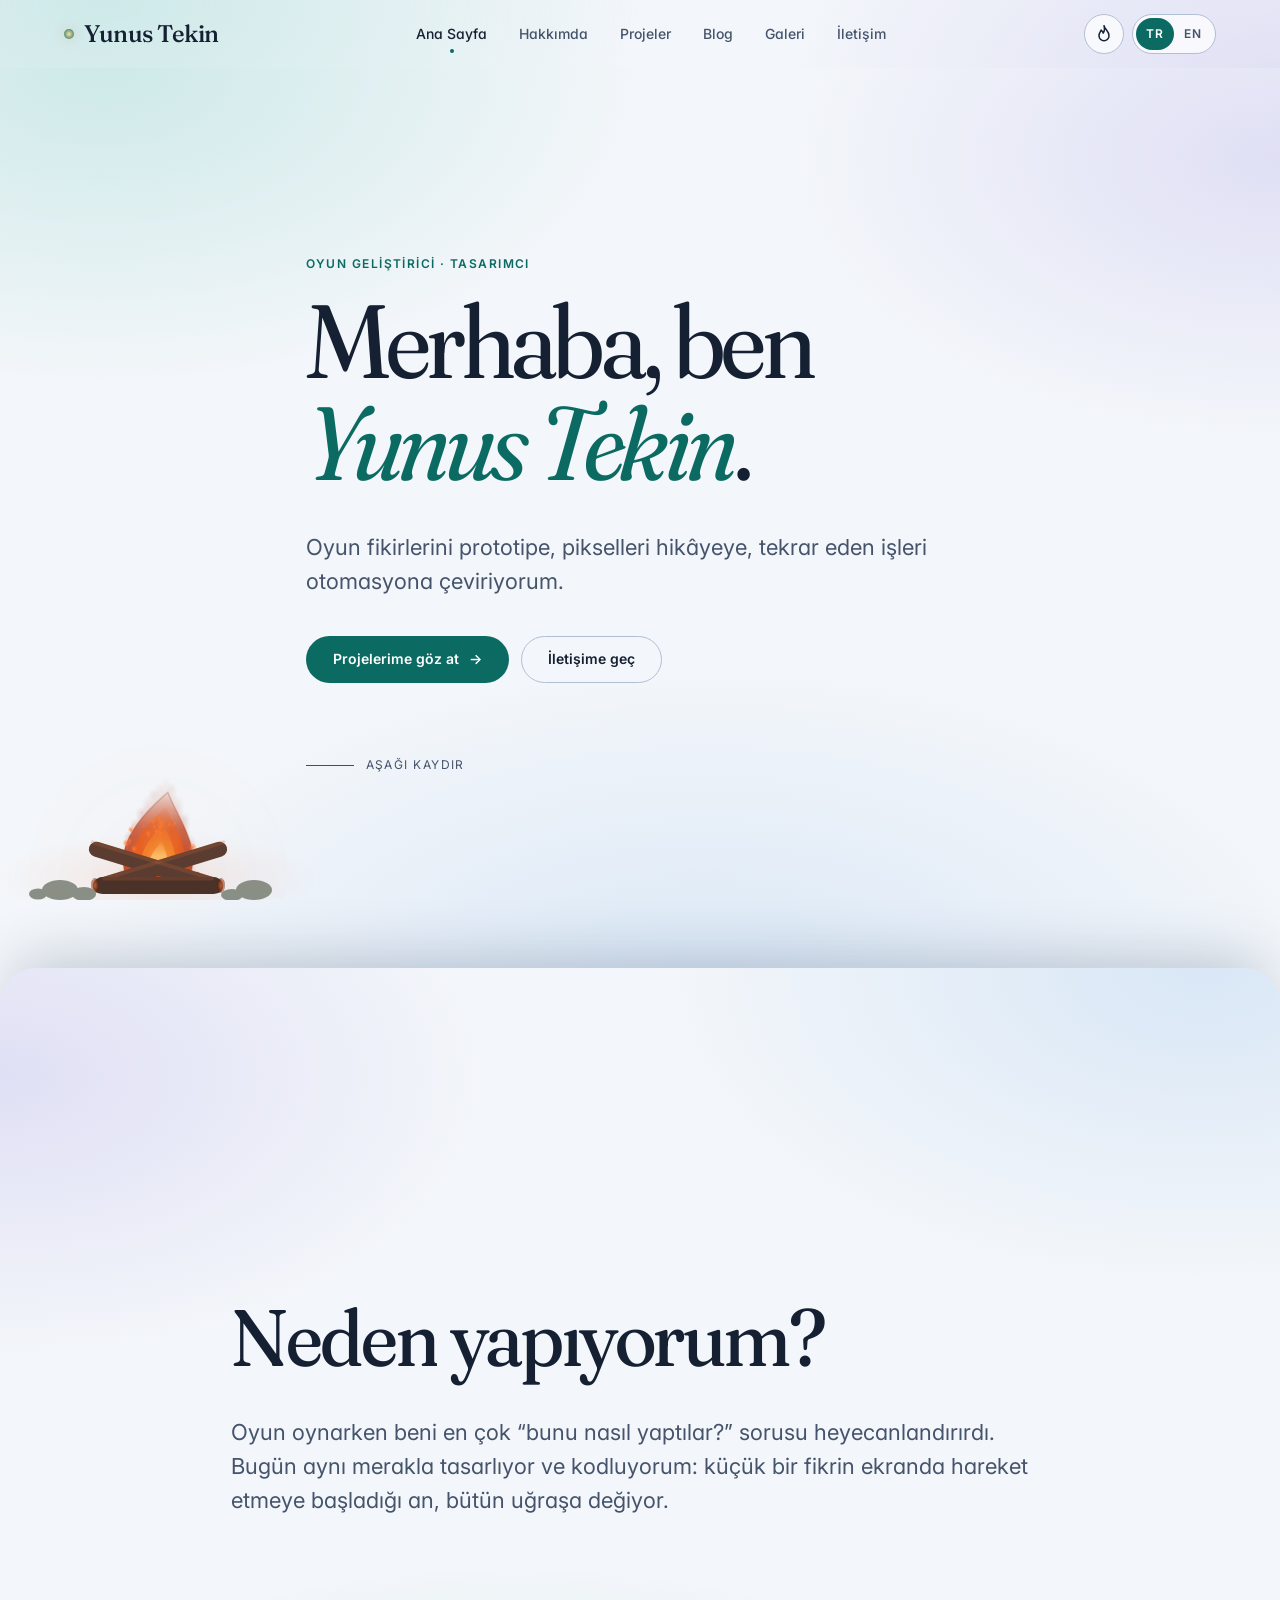
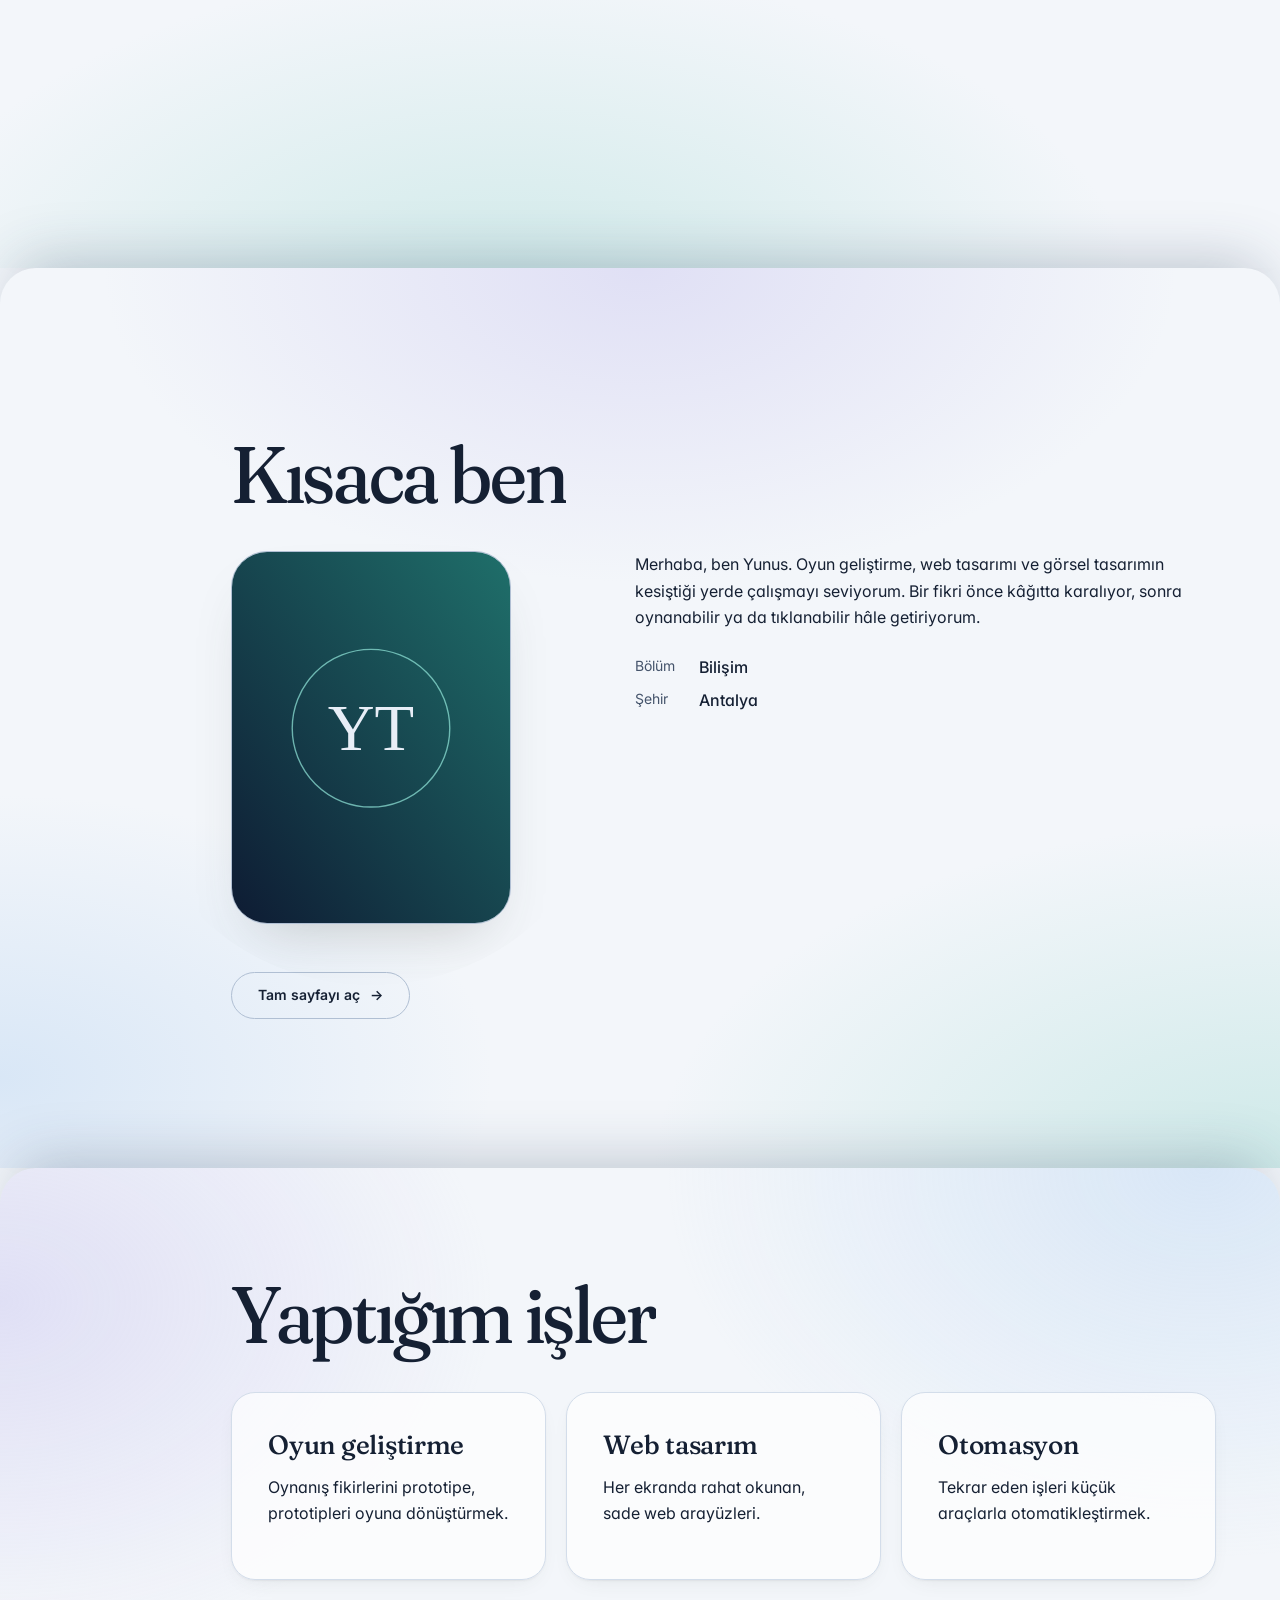
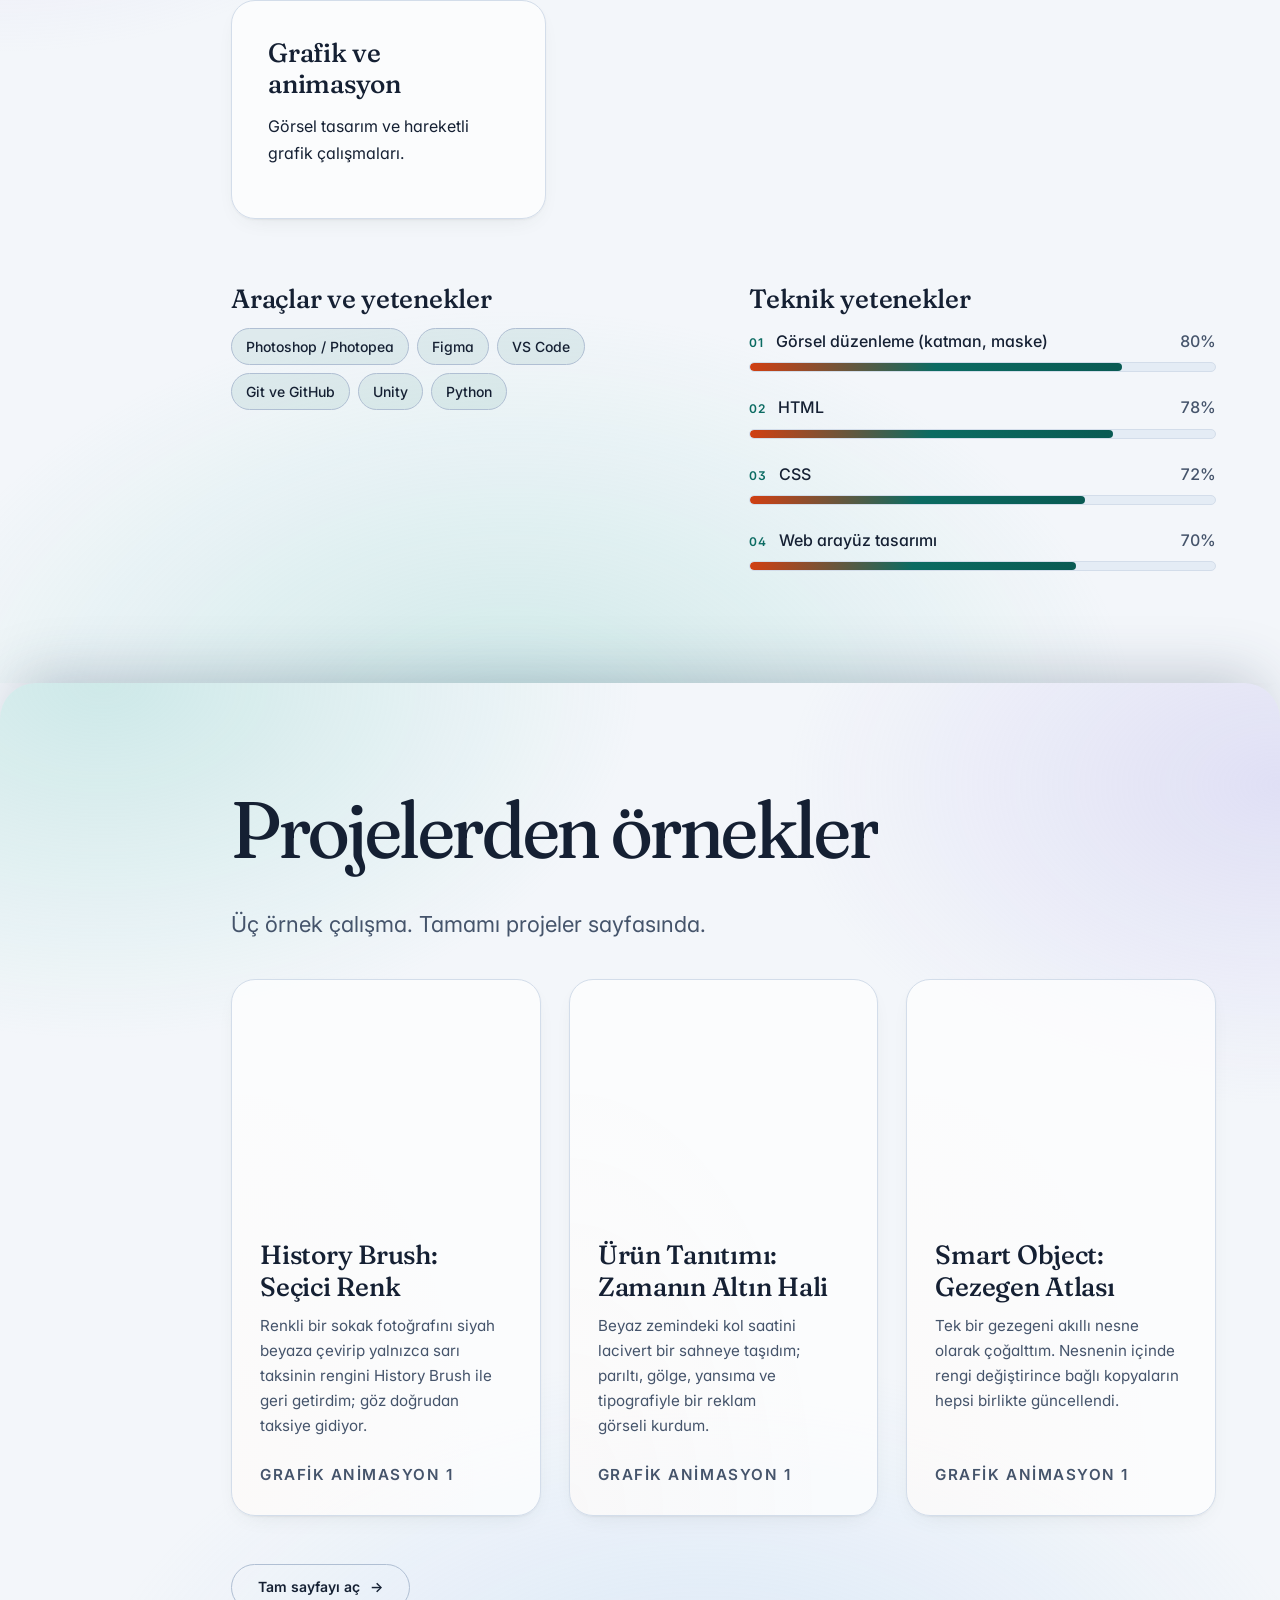
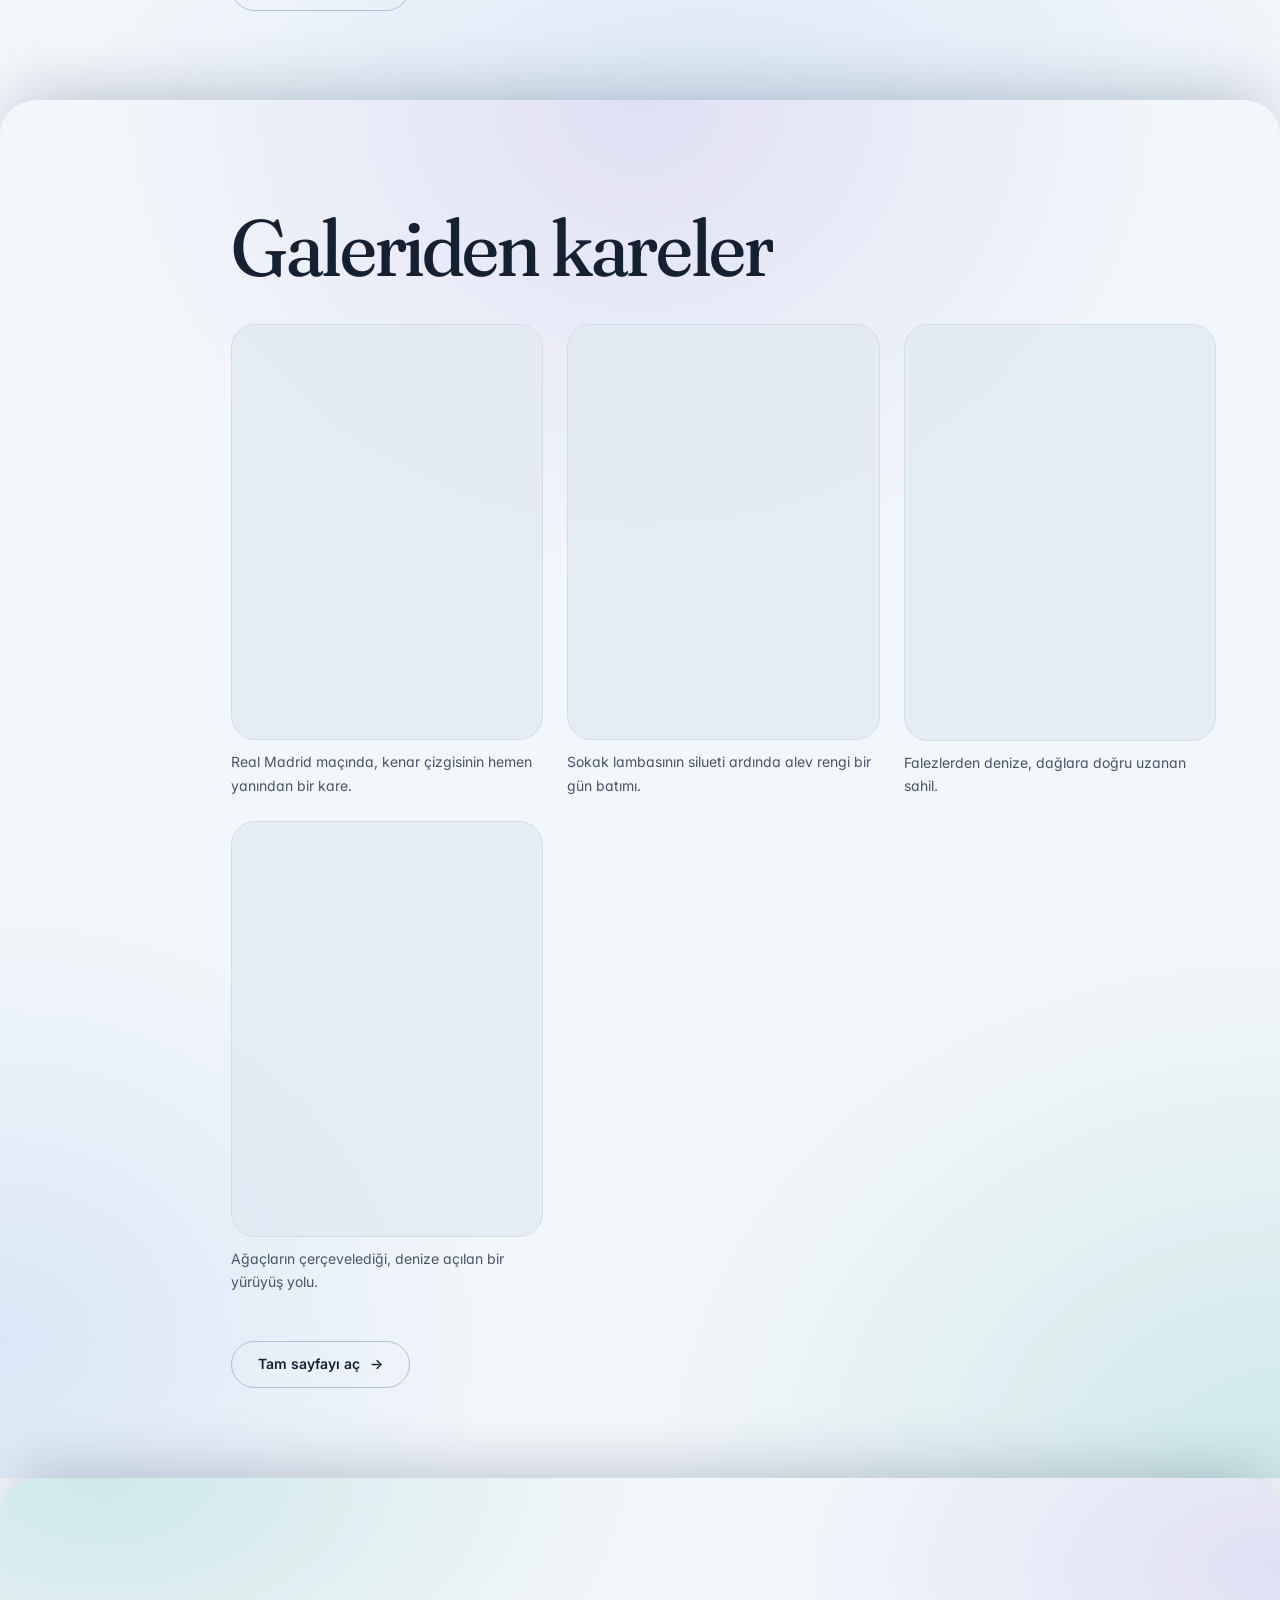
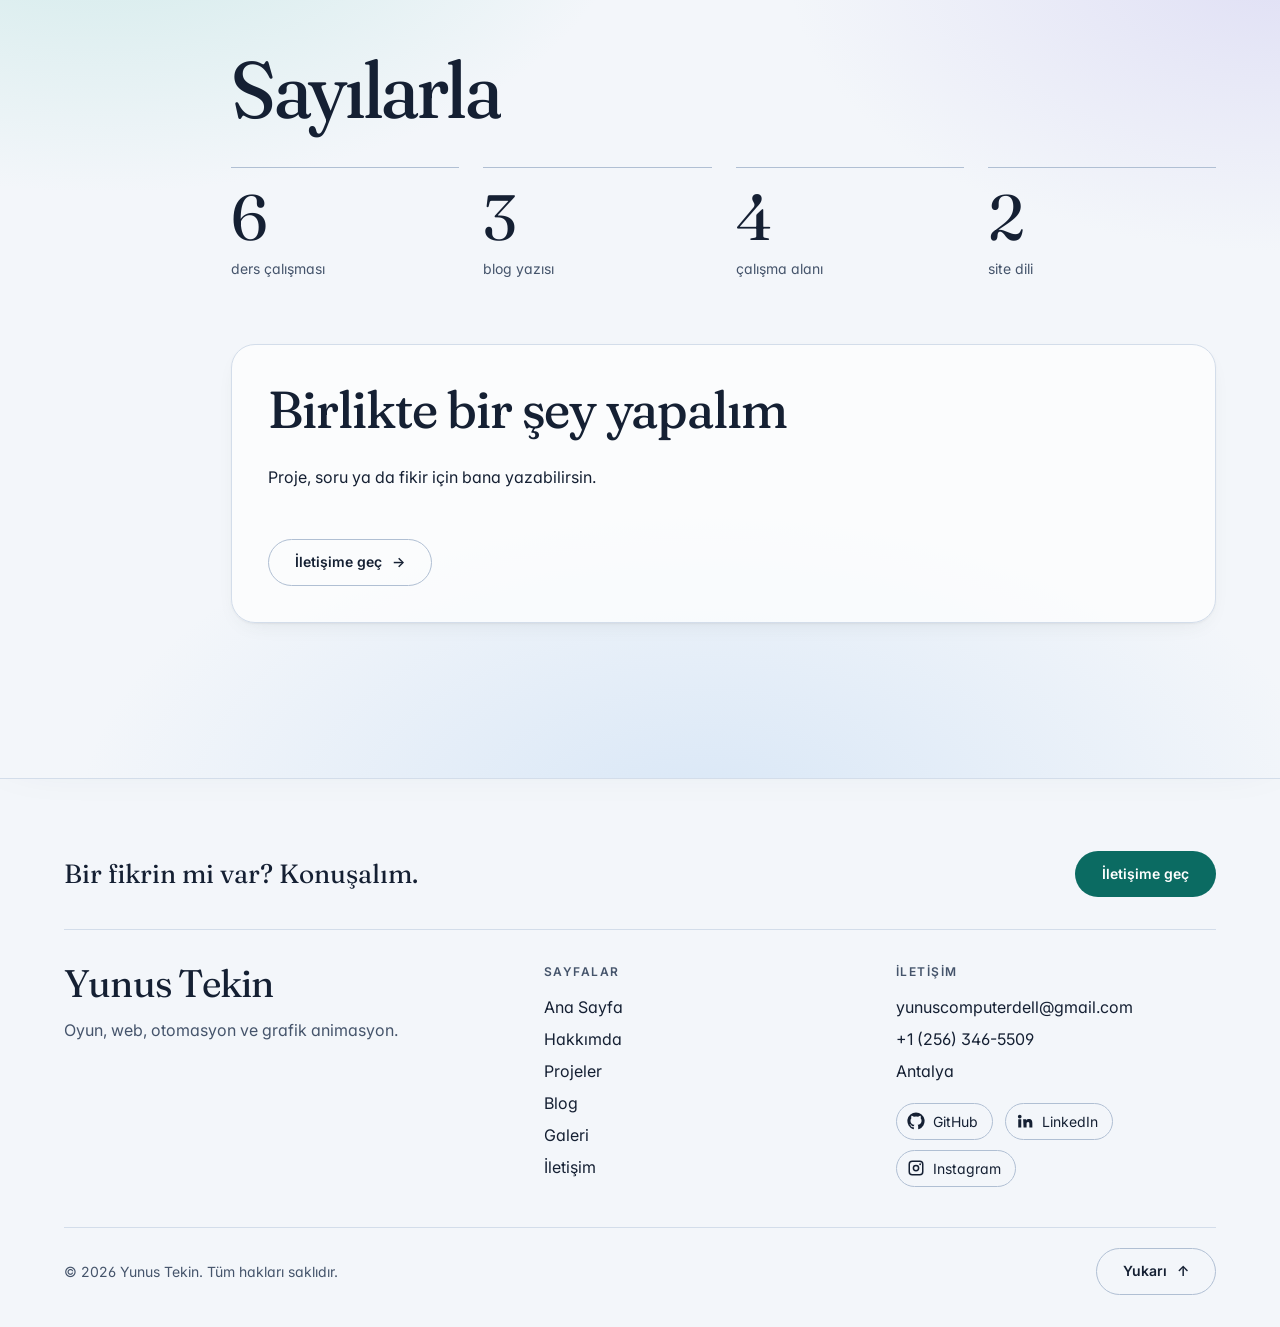
==== site/index.html @ 87a472dc "Yunus Tekin kişisel web sitesi" ====
<!DOCTYPE html>
<html lang="tr" data-theme="dark" class="journey">
<head>
<meta charset="utf-8">
<meta name="viewport" content="width=device-width, initial-scale=1">
<title>Yunus Tekin | Oyun, Web ve Animasyon Portfolyosu</title>
<meta name="description" content="Kişisel portfolyo sitesi.">
<link rel="canonical" href="https://teknyunus.github.io/">
<meta property="og:title" content="Yunus Tekin | Oyun, Web ve Animasyon Portfolyosu">
<meta property="og:description" content="Kişisel portfolyo sitesi.">
<meta property="og:type" content="website">
<meta property="og:url" content="https://teknyunus.github.io/">
<meta property="og:image" content="https://teknyunus.github.io/img/og.jpg">
<meta name="twitter:card" content="summary_large_image">
<meta name="theme-color" content="#0e1522">
<meta name="author" content="Yunus Tekin">
<link rel="icon" href="img/favicon.svg" type="image/svg+xml">
<script type="application/ld+json">{"@context":"https://schema.org","@graph":[{"@type":"Person","@id":"https://teknyunus.github.io/#kisi","name":"Yunus Tekin","url":"https://teknyunus.github.io/","jobTitle":"Oyun geliştirici ve tasarımcı","knowsAbout":["Oyun geliştirme","Web tasarım","Otomasyon","Grafik animasyon"]},{"@type":"WebPage","url":"https://teknyunus.github.io/","name":"Yunus Tekin | Oyun, Web ve Animasyon Portfolyosu","description":"Kişisel portfolyo sitesi.","inLanguage":["tr","en"],"about":{"@id":"https://teknyunus.github.io/#kisi"}}]}</script>
<script src="data/content.js"></script>
<script>(function(){var d=document.documentElement,S=(window.SITE_CONTENT||{}).settings||{};try{var t=localStorage.getItem('theme');if(t!=='light'&&t!=='dark')t=(S.defaultTheme==='light'||S.defaultTheme==='dark')?S.defaultTheme:(matchMedia('(prefers-color-scheme: light)').matches?'light':'dark');d.setAttribute('data-theme',t);var l=localStorage.getItem('lang');if(l!=='en'&&l!=='tr')l=S.defaultLang;if(l==='en')d.setAttribute('lang','en');}catch(e){}var a=S.accentOverride;if(a&&/^(#[0-9a-f]{3,8}|(rgb|hsl)a?\([0-9 ,.%\/]+\))$/i.test(a)){d.style.setProperty('--accent',a);d.style.setProperty('--accent-hot',a);d.style.setProperty('--accent-soft','color-mix(in srgb,'+a+' 14%,transparent)');}d.classList.add('js');})();</script>
<link rel="preconnect" href="https://fonts.googleapis.com">
<link rel="preconnect" href="https://fonts.gstatic.com" crossorigin>
<link href="https://fonts.googleapis.com/css2?family=Fraunces:ital,opsz,wght,SOFT@0,9..144,400..600,0..100;1,9..144,400..600,0..100&amp;family=Inter:wght@400..700&amp;display=swap" rel="stylesheet">
<link rel="stylesheet" href="css/main.css">
<link rel="stylesheet" href="css/pages.css">
<link rel="stylesheet" href="css/journey.css">
<link rel="stylesheet" href="css/extra.css">
<link rel="stylesheet" href="css/fire.css">
<link rel="stylesheet" href="css/cursor.css">
</head>
<body data-page="home" class="journey">
<a class="skip-link" href="#main" data-i18n="ui.skip">İçeriğe geç</a>
<header class="site-header">
  <div class="container site-header__inner">
    <a class="brand" href="index.html"><span class="brand__dot" aria-hidden="true"></span><span data-c="site.name">Yunus Tekin</span></a>
    <nav class="nav" id="site-nav" aria-label="Ana menü" data-i18n-attr="aria-label:ui.mainNav">
      <ul class="nav__list"><li><a class="nav__link" href="index.html" aria-current="page" data-i18n="nav.home">Ana Sayfa</a></li><li><a class="nav__link" href="hakkimda.html" data-i18n="nav.about">Hakkımda</a></li><li><a class="nav__link" href="projeler.html" data-i18n="nav.projects">Projeler</a></li><li><a class="nav__link" href="blog.html" data-i18n="nav.blog">Blog</a></li><li><a class="nav__link" href="galeri.html" data-i18n="nav.gallery">Galeri</a></li><li><a class="nav__link" href="iletisim.html" data-i18n="nav.contact">İletişim</a></li></ul>
    </nav>
    <div class="controls">
      <button type="button" class="icon-btn theme-toggle" aria-pressed="false" aria-label="Temayı değiştir (koyu/açık)" data-i18n-attr="aria-label:ui.theme"><svg class="icon-moon" viewBox="0 0 24 24" aria-hidden="true"><path d="M20 14.500A8.500 8.500 0 0 1 9.500 4a8.500 8.500 0 1 0 10.500 10.500z"/></svg><svg class="icon-flame" viewBox="0 0 24 24" aria-hidden="true"><path d="M12 2c1 4.5 6 6.5 6 12a6 6 0 0 1-12 0c0-3 1.7-4.5 2.6-6.7C10 8.700 11 9.500 11 11c1.500-2 2-5 1-9z"/></svg></button>
      <div class="lang-switch" role="group" aria-label="Dil seçimi" data-i18n-attr="aria-label:ui.lang">
        <button type="button" data-lang-set="tr" lang="tr" aria-pressed="true">TR</button>
        <button type="button" data-lang-set="en" lang="en" aria-pressed="false">EN</button>
      </div>
      <button type="button" class="icon-btn menu-toggle" aria-expanded="false" aria-controls="site-nav" aria-label="Menüyü aç" data-i18n-attr="aria-label:ui.menuOpen"><span class="bars"></span></button>
    </div>
  </div>
</header>
<main id="main" tabindex="-1">
<section class="jsec jsec--hero hero" id="anasayfa" data-jsec aria-labelledby="h1">
  <div class="container jsec__in">
    <div data-parallax>
      <p class="eyebrow hero__anim" style="--d:100"><span data-render="eyebrow"></span></p>
      <h1 class="hero__anim" id="h1" style="--d:250" data-render="hero-title">Merhaba, ben <em>Yunus Tekin</em>.</h1>
      <p class="lead hero__anim" style="--d:450" data-c="site.tagline"></p>
      <div class="btn-row hero__anim" style="--d:600">
        <a class="btn" href="projeler.html"><span data-i18n="home.cta1">Projelerime göz at</span> <span class="arrow" aria-hidden="true">&rarr;</span></a>
        <a class="btn btn--ghost" href="iletisim.html" data-i18n="home.cta2">İletişime geç</a>
      </div>
    </div>
    <p class="hero__scroll hero__anim" style="--d:900" data-i18n="home.scroll">Aşağı kaydır</p>
  </div>
</section>
<section class="jsec" id="neden" data-jsec aria-labelledby="h-neden">
  <div class="container jsec__in">
    <h2 class="jsec__title" id="h-neden" data-i18n="home.whyH2">Neden yapıyorum?</h2>
    <div data-render="why" class="reveal"></div>
  </div>
</section>
<section class="jsec" id="hakkimda" data-jsec aria-labelledby="h-hakkimda">
  <div class="container jsec__in">
    <h2 class="jsec__title" id="h-hakkimda" data-i18n="home.aboutH2">Kısaca ben</h2>
    <div class="split split--top">
      <figure class="portrait reveal" data-if="site.avatar"><div class="portrait__frame"><img src="img/portrait.svg" alt="" data-c-attr="src=site.avatar;alt=site.avatarAlt" width="600" height="800" loading="lazy" decoding="async"></div></figure>
      <div class="reveal"><div data-render="bio" data-limit="1"></div><dl class="facts" data-render="facts"></dl></div>
    </div>
    <p class="jsec__more reveal"><a class="btn btn--ghost" href="hakkimda.html"><span data-i18n="j.open">Tam sayfayı aç</span> <span class="arrow" aria-hidden="true">&rarr;</span></a></p>
  </div>
</section>
<section class="jsec" id="isler" data-jsec aria-labelledby="h-isler">
  <div class="container jsec__in">
    <h2 class="jsec__title" id="h-isler" data-i18n="home.worksH2">Yaptığım işler</h2>
    <ul data-render="works" class="cards-list"></ul>
    <div class="two-col jsec__row">
      <div class="reveal"><h3 data-i18n="home.toolsH2">Araçlar ve yetenekler</h3><ul data-render="tools" class="chips"></ul></div>
      <div class="reveal"><h3 data-i18n="about.skH3a">Teknik yetenekler</h3><ol class="skill-list" data-render="skills-bars" data-limit="4"></ol></div>
    </div>
  </div>
</section>
<section class="jsec" id="projeler" data-jsec aria-labelledby="h-projeler">
  <div class="container jsec__in">
    <h2 class="jsec__title" id="h-projeler" data-i18n="home.projH2">Projelerden örnekler</h2>
    <p class="lead" data-i18n="home.projLead">Üç örnek çalışma. Tamamı projeler sayfasında.</p>
    <div class="grid grid--3" data-stagger data-render="projects" data-variant="home" data-featured data-limit="3"></div>
    <p class="jsec__more reveal"><a class="btn btn--ghost" href="projeler.html"><span data-i18n="j.open">Tam sayfayı aç</span> <span class="arrow" aria-hidden="true">&rarr;</span></a></p>
  </div>
</section>
<section class="jsec" id="galeri" data-jsec aria-labelledby="h-galeri">
  <div class="container jsec__in">
    <h2 class="jsec__title" id="h-galeri" data-i18n="home.galH2">Galeriden kareler</h2>
    <div class="gallery gallery--home" data-stagger data-render="gallery" data-limit="4"></div>
    <p class="jsec__more reveal"><a class="btn btn--ghost" href="galeri.html"><span data-i18n="j.open">Tam sayfayı aç</span> <span class="arrow" aria-hidden="true">&rarr;</span></a></p>
  </div>
</section>
<section class="jsec" id="iletisim" data-jsec aria-labelledby="h-iletisim">
  <div class="container jsec__in">
    <h2 class="jsec__title" id="h-iletisim" data-i18n="home.statsH2">Sayılarla</h2>
    <dl class="stats" data-render="stats"></dl>
    <div class="panel jsec__row"><h2 data-i18n="home.ctaH2">Birlikte bir şey yapalım</h2><p data-i18n="home.ctaP">Proje, soru ya da fikir için bana yazabilirsin.</p><p class="jsec__more reveal"><a class="btn btn--ghost" href="iletisim.html"><span data-i18n="cta.btn">İletişime geç</span> <span class="arrow" aria-hidden="true">&rarr;</span></a></p></div>
  </div>
</section>
</main>
<footer class="site-footer">
  <div class="container">
    <div class="footer__cta"><p data-i18n="foot.big">Bir fikrin mi var? Konuşalım.</p><a class="btn" href="iletisim.html" data-i18n="cta.btn">İletişime geç</a></div>
    <div class="footer__grid">
      <div>
        <p class="footer__big" data-c="site.name">Yunus Tekin</p>
        <p class="muted" data-i18n="foot.sub">Oyun, web, otomasyon ve grafik animasyon.</p>
      </div>
      <nav aria-label="Alt menü" data-i18n-attr="aria-label:ui.footNav">
        <p class="footer__label" data-i18n="foot.pages">Sayfalar</p>
        <ul class="footer__list"><li><a href="index.html" data-i18n="nav.home">Ana Sayfa</a></li><li><a href="hakkimda.html" data-i18n="nav.about">Hakkımda</a></li><li><a href="projeler.html" data-i18n="nav.projects">Projeler</a></li><li><a href="blog.html" data-i18n="nav.blog">Blog</a></li><li><a href="galeri.html" data-i18n="nav.gallery">Galeri</a></li><li><a href="iletisim.html" data-i18n="nav.contact">İletişim</a></li></ul>
      </nav>
      <div>
        <p class="footer__label" data-i18n="foot.contact">İletişim</p>
        <ul class="footer__list" data-render="footer-contact"></ul>
        <ul class="social-list" data-render="socials" data-optional></ul>
      </div>
    </div>
    <div class="footer__bottom">
      <p>&copy; <span data-year>2026</span> <span data-c="site.name">Yunus Tekin</span>. <span data-i18n="foot.rights">Tüm hakları saklıdır.</span></p>
      <button type="button" class="btn btn--ghost" id="to-top" aria-label="Sayfanın başına dön" data-i18n-attr="aria-label:ui.top"><span data-i18n="foot.top">Yukarı</span> <span class="arrow" aria-hidden="true">&uarr;</span></button>
    </div>
  </div>
</footer>
<script src="js/i18n.js" defer></script>
<script src="js/render.js" defer></script>
<script src="js/extra.js" defer></script>
<script src="js/theme.js" defer></script>
<script src="js/main.js" defer></script>
<script src="js/fire.js" defer></script>
<script src="js/cursor.js" defer></script>
</body>
</html>
---- site/css/main.css ----
/* ==========================================================
   Name — Ember portfolyo · main.css
   Tokenlar, taban, bilesenler. Sayfaya ozgu kurallar: pages.css
   ========================================================== */

:root {
  color-scheme: dark;
  --fire: 0;                       /* ates ajani 0..1 yazar */
  --vig: 0;

  /* Koyu tema - "Kor" (sicak komur / espresso-grafit, kirik krem, seftali-terracotta; mavi ve saf siyah yok) */
  --bg: #0e1522;
  --bg-warm: #1b2a3d;              /* ates yaklastikca sol alt sicak kahve-seftali yikanir */
  --surface: rgba(26, 38, 58, 0.66);
  --surface-2: rgba(36, 52, 76, 0.74);
  --border: #25344b;
  --border-strong: #3d5170;
  --fg: #e8eef7;
  --text: var(--fg);
  --fg-muted: #a9b7cc;
  --text-muted: var(--fg-muted);
  --text-faint: #8b9ab2;
  --accent: #5ed3c3;               /* yumusak seftali-terracotta */
  --accent-hot: #93e8dc;
  --accent-soft: rgba(94, 211, 195, 0.13);
  --on-accent: #06201d;
  --focus: #b4f1e8;
  --success: #9bc9a0;
  --danger: #ee9f8d;
  --fire-glow: rgba(255, 150, 90, 0.32);
  --mesh: 
    radial-gradient(60% 50% at 8% 0%, rgba(38, 96, 110, 0.28), transparent 70%),
    radial-gradient(55% 45% at 100% 10%, rgba(86, 74, 150, 0.22), transparent 70%),
    radial-gradient(70% 55% at 55% 105%, rgba(36, 78, 128, 0.24), transparent 70%);

  --fire-ember: #8a2a0e;
  --fire-deep: #d13f12;
  --fire-core: #ff7a2f;
  --fire-mid: #ffb347;
  --fire-hot: #ffe2a0;
  --fire-white: #fff6dc;

  --header-bg: rgba(14, 21, 34, 0.80);
  --sh-1: 0 1px 0 rgba(255, 238, 215, 0.05) inset, 0 8px 24px -12px rgba(10, 6, 3, 0.6);
  --sh-2: 0 24px 60px -24px rgba(10, 6, 3, 0.7);
  --sh-glow: 0 0 0 1px rgba(94, 211, 195, 0.35), 0 12px 48px -12px rgba(94, 211, 195, 0.3);

  --font-display: "Fraunces", "Iowan Old Style", Georgia, "Times New Roman", serif;
  --font-body: "Inter", system-ui, -apple-system, "Segoe UI", Roboto, sans-serif;

  --fs-hero: clamp(3rem, 7.5vw + 0.5rem, 7.25rem);
  --fs-h1: clamp(2.5rem, 5vw + 1rem, 5rem);
  --fs-h2: clamp(1.875rem, 3vw + 1rem, 3.25rem);
  --fs-h3: clamp(1.25rem, 1vw + 1rem, 1.65rem);
  --fs-lead: clamp(1.125rem, 0.6vw + 1rem, 1.375rem);
  --fs-body: 1rem;
  --fs-small: 0.875rem;
  --fs-label: 0.75rem;

  --r-sm: 8px; --r-md: 14px; --r-lg: 24px; --r-xl: 36px; --r-pill: 999px;
  --gutter: clamp(20px, 5vw, 64px);
  --maxw: 1180px;
  --header-h: 68px;
  --section-y: clamp(72px, 11vw, 150px);

  --ease-out: cubic-bezier(0.16, 1, 0.3, 1);
  --ease-in-out: cubic-bezier(0.65, 0, 0.35, 1);
  --ease-spring: cubic-bezier(0.34, 1.56, 0.64, 1);
}

:root[data-theme="light"] {
  color-scheme: light;
  /* Acik tema - kum / adacayi / toz mavisi, terracotta aksan */
  --bg: #f3f6fa;
  --bg-warm: #e2eef2;
  --surface: rgba(255, 255, 255, 0.72);
  --surface-2: rgba(226, 234, 244, 0.80);
  --border: #d3ddea;
  --border-strong: #b0bfd3;
  --fg: #152033;
  --fg-muted: #45546b;
  --text-faint: #5b6a80;
  --accent: #0b6b62;
  --accent-hot: #095a53;
  --accent-soft: rgba(11, 107, 98, 0.09);
  --on-accent: #ffffff;
  --focus: #0a5c54;
  --success: #2b7048;
  --danger: #a8301f;
  --fire-glow: rgba(224, 130, 80, 0.28);
  --mesh: 
    radial-gradient(60% 50% at 8% 0%, rgba(150, 214, 206, 0.40), transparent 70%),
    radial-gradient(55% 45% at 100% 10%, rgba(190, 184, 236, 0.36), transparent 70%),
    radial-gradient(70% 55% at 55% 105%, rgba(170, 204, 240, 0.36), transparent 70%);
  --header-bg: rgba(243, 246, 250, 0.80);
  --sh-1: 0 1px 2px rgba(60, 70, 60, 0.06), 0 8px 24px -14px rgba(60, 70, 60, 0.18);
  --sh-2: 0 28px 60px -28px rgba(60, 70, 60, 0.28);
  --sh-glow: 0 0 0 1px rgba(11, 107, 98, 0.3), 0 14px 40px -16px rgba(11, 107, 98, 0.3);
}

/* ---------- Taban ---------- */
*, *::before, *::after { box-sizing: border-box; }
html {
  background: var(--bg);
  -webkit-text-size-adjust: 100%;
  scroll-behavior: smooth;
  scroll-padding-top: calc(var(--header-h) + 16px);
}
body {
  margin: 0;
  min-height: 100vh;
  background: transparent;           /* ates ışığı sızsın */
  color: var(--fg);
  font-family: var(--font-body);
  font-size: var(--fs-body);
  line-height: 1.65;
  font-feature-settings: "ss01", "cv11";
  -webkit-font-smoothing: antialiased;
  text-rendering: optimizeLegibility;
  overflow-x: hidden;
}
/* statik mesh/aurora zemin: animasyon ve blur yok, tek fixed katman */
body::before { content: ""; position: fixed; inset: 0; z-index: -1; pointer-events: none; background: var(--mesh); }
html.theme-anim, html.theme-anim *, html.theme-anim *::before, html.theme-anim *::after {
  transition: background-color 400ms ease, color 400ms ease, border-color 400ms ease !important;
}

/* Icerik atesin ustunde */
.site-header, main, .site-footer { position: relative; z-index: 2; }
.site-header { z-index: 50; }

img, svg { display: block; max-width: 100%; }
img { height: auto; }
h1, h2, h3, h4, h5, h6 {
  font-family: var(--font-display);
  font-variation-settings: "SOFT" 50;
  font-weight: 450;
  margin: 0 0 0.5em;
  text-wrap: balance;
}
h1 { font-size: var(--fs-h1); line-height: 1.02; letter-spacing: -0.03em; font-weight: 400; }
h2 { font-size: var(--fs-h2); line-height: 1.1; letter-spacing: -0.02em; }
h3 { font-size: var(--fs-h3); line-height: 1.2; letter-spacing: -0.01em; font-weight: 500; }
h4 { font-size: 1.15rem; }
h1 em, h2 em { font-style: italic; color: var(--accent); }
p { margin: 0 0 1em; text-wrap: pretty; max-width: 68ch; }
ul, ol { margin: 0 0 1em; padding-left: 1.25em; }
li { margin-bottom: 0.35em; }
a { color: var(--accent); text-underline-offset: 3px; text-decoration-thickness: 1px; }
a:hover { color: var(--accent-hot); }
strong { font-weight: 600; }
hr { border: 0; border-top: 1px solid var(--border); margin: 2rem 0; }
::selection { background: var(--accent); color: var(--on-accent); }
html { scrollbar-color: var(--border-strong) var(--bg); scrollbar-width: thin; }
::-webkit-scrollbar { width: 10px; height: 10px; }
::-webkit-scrollbar-track { background: var(--bg); }
::-webkit-scrollbar-thumb { background: var(--border-strong); border-radius: 8px; border: 2px solid var(--bg); }
::-webkit-scrollbar-thumb:hover { background: var(--accent); }

:focus-visible {
  outline: 2px solid var(--focus);
  outline-offset: 3px;
  border-radius: 4px;
}

.sr-only {
  position: absolute !important; width: 1px; height: 1px; padding: 0; margin: -1px;
  overflow: hidden; clip: rect(0 0 0 0); white-space: nowrap; border: 0;
}
.skip-link {
  position: fixed; top: 8px; left: 8px; z-index: 1000;
  background: var(--accent); color: var(--on-accent);
  padding: 12px 20px; border-radius: var(--r-pill); font-weight: 600; text-decoration: none;
  transform: translateY(-200%); transition: transform 200ms var(--ease-out);
}
.skip-link:focus { transform: none; color: var(--on-accent); }

.container { width: min(var(--maxw), 100% - 2 * var(--gutter)); margin-inline: auto; }
.section { padding-block: var(--section-y); background: transparent; }
.section--tight { padding-block: clamp(48px, 7vw, 96px); }
.section__head { margin-bottom: clamp(28px, 4vw, 56px); }
.eyebrow {
  display: inline-block; font-size: var(--fs-label); font-weight: 600;
  letter-spacing: 0.12em; text-transform: uppercase; color: var(--accent);
  margin-bottom: 1rem;
}
.lead { font-size: var(--fs-lead); line-height: 1.55; color: var(--fg-muted); max-width: 58ch; }
.muted { color: var(--fg-muted); }

/* ---------- Header ---------- */
.site-header {
  position: sticky; top: 0;
  height: var(--header-h);
  transition: transform 400ms var(--ease-in-out), background-color 300ms, border-color 300ms;
  border-bottom: 1px solid transparent;
}
.site-header.is-scrolled {
  background: var(--header-bg);
  -webkit-backdrop-filter: blur(14px); backdrop-filter: blur(14px);
  border-bottom-color: var(--border);
}
.site-header.is-hidden { transform: translateY(-100%); }
.site-header__inner {
  height: 100%; display: flex; align-items: center; justify-content: space-between; gap: 16px;
}
.brand {
  font-family: var(--font-display); font-size: 1.5rem; font-weight: 500; letter-spacing: -0.02em;
  color: var(--fg); text-decoration: none; display: inline-flex; align-items: center; gap: 10px;
}
.brand:hover { color: var(--fg); }
.brand__dot {
  width: 10px; height: 10px; border-radius: 50%;
  background: radial-gradient(circle, var(--fire-hot), var(--accent));
  box-shadow: 0 0 12px var(--fire-glow);
}
.nav__list { display: flex; gap: 4px; list-style: none; margin: 0; padding: 0; }
.nav__list li { margin: 0; }
.nav__link {
  position: relative; display: block; padding: 8px 14px; border-radius: var(--r-pill);
  color: var(--fg-muted); text-decoration: none; font-size: var(--fs-small); font-weight: 500;
  transition: color 200ms;
}
.nav__link:hover { color: var(--fg); }
.nav__link[aria-current="page"] { color: var(--fg); }
.nav__link[aria-current="page"]::after {
  content: ""; position: absolute; left: 50%; bottom: 0; width: 4px; height: 4px; margin-left: -2px;
  border-radius: 50%; background: var(--accent);
}
.controls { display: flex; align-items: center; gap: 8px; }
.icon-btn {
  width: 40px; height: 40px; border-radius: 50%; display: inline-grid; place-items: center;
  background: var(--surface); border: 1px solid var(--border-strong); color: var(--fg);
  cursor: pointer; transition: transform 200ms var(--ease-out), border-color 200ms, background-color 200ms;
}
.icon-btn:hover { border-color: var(--accent); transform: translateY(-1px); }
.icon-btn svg { width: 20px; height: 20px; fill: none; stroke: currentColor; stroke-width: 1.8; stroke-linecap: round; stroke-linejoin: round; }
.theme-toggle .icon-moon { display: block; }
.theme-toggle .icon-flame { display: none; }
:root[data-theme="light"] .theme-toggle .icon-moon { display: none; }
:root[data-theme="light"] .theme-toggle .icon-flame { display: block; }

.lang-switch {
  display: inline-flex; padding: 3px; border-radius: var(--r-pill);
  background: var(--surface); border: 1px solid var(--border-strong); position: relative;
}
.lang-switch button {
  position: relative; z-index: 1; min-width: 38px; height: 32px; padding: 0 10px; border: 0; background: transparent;
  color: var(--fg-muted); font: 600 0.75rem/1 var(--font-body); letter-spacing: 0.06em;
  border-radius: var(--r-pill); cursor: pointer; transition: color 250ms, background-color 250ms;
}
.lang-switch button[aria-pressed="true"] { background: var(--accent); color: var(--on-accent); }
.lang-switch button:not([aria-pressed="true"]):hover { color: var(--fg); }

.menu-toggle { display: none; }
.menu-toggle .bars, .menu-toggle .bars::before, .menu-toggle .bars::after {
  display: block; width: 18px; height: 2px; background: currentColor; border-radius: 2px;
  transition: transform 300ms var(--ease-out), opacity 200ms;
}
.menu-toggle .bars { position: relative; }
.menu-toggle .bars::before, .menu-toggle .bars::after { content: ""; position: absolute; left: 0; }
.menu-toggle .bars::before { top: -6px; }
.menu-toggle .bars::after { top: 6px; }
.menu-toggle[aria-expanded="true"] .bars { background: transparent; }
.menu-toggle[aria-expanded="true"] .bars::before { transform: translateY(6px) rotate(45deg); }
.menu-toggle[aria-expanded="true"] .bars::after { transform: translateY(-6px) rotate(-45deg); }

@media (max-width: 880px) {
  .menu-toggle { display: inline-grid; }
  .nav {
    position: fixed; inset: var(--header-h) 0 auto 0;
    background: var(--bg); border-bottom: 1px solid var(--border);
    padding: 12px var(--gutter) 24px;
    clip-path: inset(0 0 100% 0); visibility: hidden;
    transition: clip-path 400ms var(--ease-in-out), visibility 0s linear 400ms;
  }
  .nav.is-open { clip-path: inset(0 0 0 0); visibility: visible; transition-delay: 0s; }
  .nav__list { flex-direction: column; gap: 0; }
  .nav__link { padding: 16px 4px; font-size: 1.25rem; font-family: var(--font-display); border-bottom: 1px solid var(--border); border-radius: 0; color: var(--fg); }
  .nav__link[aria-current="page"]::after { left: auto; right: 4px; bottom: 50%; margin: 0 0 -2px; }
}
@media (max-width: 420px) {
  .brand { font-size: 1.3rem; }
  .controls { gap: 6px; }
  .lang-switch button { min-width: 32px; padding: 0 7px; }
}

/* ---------- Butonlar & chip ---------- */
.btn {
  display: inline-flex; align-items: center; gap: 10px;
  padding: 14px 26px; border-radius: var(--r-pill); border: 1px solid transparent;
  font: 600 var(--fs-small)/1.2 var(--font-body); text-decoration: none; cursor: pointer;
  background: var(--accent); color: var(--on-accent);
  transition: transform 240ms var(--ease-out), box-shadow 240ms, background-color 240ms, color 240ms, border-color 240ms;
}
.btn:hover { background: var(--accent-hot); color: var(--on-accent); transform: translateY(-2px); box-shadow: var(--sh-glow); }
.btn:active { transform: scale(0.97); }
.btn .arrow { transition: transform 240ms var(--ease-out); }
.btn:hover .arrow { transform: translateX(6px); }
.btn--ghost { background: transparent; color: var(--fg); border-color: var(--border-strong); }
.btn--ghost:hover { background: var(--accent-soft); color: var(--fg); border-color: var(--accent); box-shadow: none; }
.btn-row { display: flex; flex-wrap: wrap; gap: 12px; margin-top: 2rem; }
.link-arrow { font-weight: 600; text-decoration: none; display: inline-flex; gap: 8px; }
.link-arrow span { transition: transform 240ms var(--ease-out); }
.link-arrow:hover span { transform: translateX(5px); }

.chips { display: flex; flex-wrap: wrap; gap: 8px; list-style: none; padding: 0; margin: 0 0 1em; }
.chips li { margin: 0; }
.chip {
  display: inline-block; padding: 6px 14px; border-radius: var(--r-pill);
  background: var(--accent-soft); border: 1px solid var(--border-strong);
  font-size: var(--fs-small); color: var(--fg); font-weight: 500;
}

/* ---------- Kartlar ---------- */
.grid { display: grid; gap: clamp(16px, 2.2vw, 28px); }
.grid--3 { grid-template-columns: repeat(auto-fill, minmax(min(100%, 300px), 1fr)); }
.grid--2 { grid-template-columns: repeat(auto-fill, minmax(min(100%, 420px), 1fr)); }

.card {
  position: relative; display: flex; flex-direction: column; overflow: hidden;
  background:
    radial-gradient(at 0% 100%, rgba(255, 160, 110, calc(var(--fire) * 0.10)), transparent 60%),
    var(--surface);
  border: 1px solid var(--border); border-radius: var(--r-lg); box-shadow: var(--sh-1);
  transition: transform 400ms var(--ease-out), box-shadow 400ms, border-color 400ms;
}
.card:hover { transform: translateY(-6px); box-shadow: var(--sh-glow); border-color: transparent; }
.card__media { margin: 0; overflow: hidden; aspect-ratio: 4 / 3; background: var(--surface-2); }
.card__media img { width: 100%; height: 100%; object-fit: cover; transition: transform 600ms var(--ease-out); }
.card:hover .card__media img { transform: scale(1.04); }
.card__body { padding: clamp(18px, 2.4vw, 28px); display: flex; flex-direction: column; flex: 1; }
.card__body h3 { margin-bottom: 0.4em; }
.card__body p { color: var(--fg-muted); font-size: 0.95rem; }
.card__meta { margin-top: auto; padding-top: 0.5rem; font-size: var(--fs-label); font-weight: 600; letter-spacing: 0.1em; text-transform: uppercase; color: var(--accent); margin-bottom: 0; }
.card a.stretched { color: inherit; text-decoration: none; }
.card a.stretched::after { content: ""; position: absolute; inset: 0; z-index: 1; }
.card a.stretched:focus-visible { outline: none; }
.card:has(a.stretched:focus-visible) { outline: 2px solid var(--focus); outline-offset: 3px; }

.panel {
  background: var(--surface); border: 1px solid var(--border); border-radius: var(--r-lg);
  padding: clamp(20px, 3vw, 36px); box-shadow: var(--sh-1);
}

/* ---------- Reveal ---------- */
.js .reveal { opacity: 0; transform: translateY(26px); transition: opacity 900ms var(--ease-out), transform 900ms var(--ease-out); transition-delay: calc(var(--i, 0) * 70ms); }
.js .reveal.is-visible { opacity: 1; transform: none; }
.js .reveal--clip { opacity: 1; transform: none; clip-path: inset(100% 0 0 0); transition: clip-path 1000ms cubic-bezier(.77, 0, .18, 1); transition-delay: calc(var(--i, 0) * 70ms); }
.js .reveal--clip.is-visible { clip-path: inset(0); }

/* Sayfa gecisi */
main { animation: page-in 600ms var(--ease-out) both; }
@keyframes page-in { from { opacity: 0; transform: translateY(14px); } to { opacity: 1; transform: none; } }
body.is-leaving main { opacity: 0; transform: translateY(-12px); transition: opacity 260ms ease-in, transform 260ms ease-in; }
main.is-lang-switching { opacity: 0.0; transition: opacity 120ms; }

/* ---------- Footer ---------- */

.site-footer { border-top: 1px solid var(--border); padding-block: clamp(40px, 6vw, 72px) 32px; background: transparent; }
.footer__grid { display: grid; gap: 32px; grid-template-columns: 1.4fr 1fr 1fr; align-items: start; }
.footer__big { font-family: var(--font-display); font-size: clamp(1.75rem, 3vw, 2.5rem); line-height: 1.1; margin: 0 0 12px; letter-spacing: -0.02em; }
.footer__label { font-size: var(--fs-label); font-weight: 600; letter-spacing: 0.12em; text-transform: uppercase; color: var(--fg-muted); margin: 0 0 12px; }
.footer__list { list-style: none; margin: 0; padding: 0; }
.footer__list a { color: var(--fg); text-decoration: none; }
.footer__list a:hover { color: var(--accent); }
.footer__bottom { margin-top: 40px; padding-top: 20px; border-top: 1px solid var(--border); display: flex; flex-wrap: wrap; gap: 12px 24px; justify-content: space-between; align-items: center; font-size: var(--fs-small); color: var(--fg-muted); }
.footer__bottom p { margin: 0; max-width: none; }
@media (max-width: 760px) { .footer__grid { grid-template-columns: 1fr; } }

/* ---------- Lightbox ---------- */
.lightbox {
  border: 0; padding: 0; background: transparent; color: var(--fg);
  width: min(1100px, 94vw); max-width: none; max-height: 92vh; overflow: visible;
}
.lightbox::backdrop { background: rgba(14, 11, 9, 0.88); }
.lightbox[open] { animation: lb-in 380ms var(--ease-out); }
@keyframes lb-in { from { opacity: 0; transform: scale(0.96); } to { opacity: 1; transform: none; } }
.lightbox__figure { margin: 0; display: grid; gap: 14px; }
.lightbox__img { width: 100%; max-height: 74vh; object-fit: contain; border-radius: var(--r-lg); background: #26211c; }
.lightbox__cap { text-align: center; color: #f3ede7; max-width: 70ch; margin: 0 auto; font-size: 0.95rem; }
.lightbox__btn {
  position: absolute; width: 44px; height: 44px; border-radius: 50%; border: 1px solid rgba(255,255,255,.25);
  background: rgba(26,23,20,.85); color: #f3ede7; font-size: 1.4rem; line-height: 1; cursor: pointer; display: grid; place-items: center;
}
.lightbox__btn:hover { background: var(--accent); color: var(--on-accent); }
.lightbox__close { top: -8px; right: -8px; }
.lightbox__prev { left: 8px; top: 38%; }
.lightbox__next { right: 8px; top: 38%; }

/* ---------- Reduced motion ---------- */
@media (prefers-reduced-motion: reduce) {
  html { scroll-behavior: auto; }
  *, *::before, *::after { animation-duration: 0.01ms !important; animation-iteration-count: 1 !important; transition-duration: 0.01ms !important; transition-delay: 0s !important; }
  .js .reveal, .js .reveal--clip { opacity: 1; transform: none; clip-path: none; }
}
@media print {
  .site-header, .skip-link, .lightbox { display: none; }
  body { background: #fff; color: #000; }
}

/* Dinamik bolumler: hidden niteligi her zaman kazanir */
[hidden] { display: none !important; }
---- site/css/pages.css ----
/* pages.css — sayfaya ozgu bolumler */

/* ---------- Hero / sayfa basligi ---------- */
.hero { min-height: calc(100svh - var(--header-h)); display: grid; align-content: center; padding-block: clamp(40px, 8vw, 110px); }
.hero h1 { font-size: var(--fs-hero); line-height: 0.98; letter-spacing: -0.035em; margin-bottom: 0.35em; }
.hero__anim { animation: rise 1000ms var(--ease-out) both; animation-delay: calc(var(--d, 0) * 1ms); }
@keyframes rise { from { opacity: 0; transform: translateY(32px); } to { opacity: 1; transform: none; } }
.hero__scroll { margin-top: clamp(32px, 6vw, 72px); font-size: var(--fs-label); letter-spacing: 0.12em; text-transform: uppercase; color: var(--fg-muted); display: flex; align-items: center; gap: 12px; }
.hero__scroll::before { content: ""; width: 48px; height: 1px; background: var(--accent); transform-origin: left; animation: line-grow 2.4s var(--ease-in-out) infinite; }
@keyframes line-grow { 0%, 100% { transform: scaleX(0.2); } 50% { transform: scaleX(1); } }

.page-hero { padding-block: clamp(56px, 9vw, 130px) clamp(24px, 4vw, 56px); }
.page-hero h1 { margin-bottom: 0.3em; }

.manifesto { font-family: var(--font-display); font-size: clamp(1.6rem, 3.2vw + 0.6rem, 3.1rem); line-height: 1.22; letter-spacing: -0.02em; max-width: 26ch; margin: 0; }
.manifesto { max-width: 30ch; }
.manifesto .w { opacity: 0.2; transition: opacity 300ms linear; }
.manifesto .w.on { opacity: 1; }
.no-split .manifesto .w { opacity: 1; }

/* ---------- Hakkimda kisa (anasayfa) ---------- */
.split { display: grid; grid-template-columns: minmax(0, 340px) minmax(0, 1fr); gap: clamp(28px, 5vw, 72px); align-items: center; }
.split--top { align-items: start; }
@media (max-width: 760px) { .split { grid-template-columns: 1fr; } .split .portrait { max-width: 300px; } }

.portrait { margin: 0; }
.portrait__frame {
  border-radius: var(--r-xl); overflow: hidden; aspect-ratio: 3 / 4; border: 1px solid var(--border-strong);
  box-shadow: var(--sh-2); background: var(--surface-2);
}
.portrait__frame img { width: 100%; height: 100%; object-fit: cover; }
.js .portrait.reveal .portrait__frame { clip-path: circle(0% at 50% 50%); transition: clip-path 1100ms var(--ease-in-out); }
.js .portrait.reveal.is-visible .portrait__frame { clip-path: circle(75% at 50% 50%); }
.portrait figcaption { margin-top: 12px; font-size: var(--fs-small); color: var(--fg-muted); text-align: center; }

/* ---------- Sayaclar ---------- */
.stats { display: grid; grid-template-columns: repeat(auto-fit, minmax(150px, 1fr)); gap: 24px; margin: 0; }
.stat { position: relative; padding-top: 18px; margin: 0; }
.stat::before { content: ""; position: absolute; top: 0; left: 0; right: 0; height: 1px; background: var(--border-strong); transform-origin: left; }
.js .stat::before { transform: scaleX(0); transition: transform 700ms var(--ease-in-out); }
.js .stat.is-visible::before { transform: scaleX(1); }
.stat dd { margin: 0; font-family: var(--font-display); font-size: clamp(2.6rem, 5vw, 4.2rem); line-height: 1; font-variant-numeric: tabular-nums; letter-spacing: -0.03em; }
.stat dt { order: 2; margin-top: 8px; color: var(--fg-muted); font-size: var(--fs-small); }
.stat { display: flex; flex-direction: column; }

/* ---------- Marquee ---------- */
.marquee { overflow: hidden; -webkit-mask-image: linear-gradient(90deg, transparent, #000 8%, #000 92%, transparent); mask-image: linear-gradient(90deg, transparent, #000 8%, #000 92%, transparent); }
.marquee__track { display: flex; width: max-content; animation: marquee 45s linear infinite; }
.marquee:hover .marquee__track { animation-play-state: paused; }
.marquee__group { display: flex; align-items: center; list-style: none; margin: 0; padding: 0; }
.marquee__group li { margin: 0; display: flex; align-items: center; font-family: var(--font-display); font-size: clamp(2rem, 5vw, 4rem); letter-spacing: -0.02em; white-space: nowrap; }
.marquee__group li::after { content: ""; width: 10px; height: 10px; border-radius: 50%; margin-inline: clamp(20px, 3vw, 40px); background: var(--accent); }
.marquee--alt .marquee__track { animation-direction: reverse; animation-duration: 55s; }
.marquee--alt .marquee__group li { color: transparent; -webkit-text-stroke: 1px var(--border-strong); }
@keyframes marquee { to { transform: translateX(-50%); } }
@media (prefers-reduced-motion: reduce) {
  .marquee__track { animation: none; width: auto; flex-wrap: wrap; }
  .marquee__group + .marquee__group { display: none; }
  .marquee__group { flex-wrap: wrap; row-gap: 8px; }
  .marquee { -webkit-mask-image: none; mask-image: none; }
}

/* ---------- Galeri ---------- */
.gallery { display: grid; gap: clamp(14px, 2vw, 24px); grid-template-columns: repeat(auto-fill, minmax(min(100%, 260px), 1fr)); }
.shot { margin: 0; }
.shot a { display: block; overflow: hidden; border-radius: var(--r-lg); border: 1px solid var(--border); aspect-ratio: 4 / 3; background: var(--surface-2); cursor: zoom-in; }
.shot img { width: 100%; height: 100%; object-fit: cover; transition: transform 600ms var(--ease-out); }
.shot a:hover img { transform: scale(1.06); }
.shot figcaption { margin-top: 10px; font-size: var(--fs-small); color: var(--fg-muted); }
.gallery--home { grid-template-columns: repeat(auto-fit, minmax(min(100%, 220px), 1fr)); }
.gallery-group + .gallery-group { margin-top: clamp(48px, 7vw, 96px); }

/* ---------- Zaman cizelgesi ---------- */
.timeline { list-style: none; padding: 0 0 0 28px; margin: 0; position: relative; max-width: 760px; }
.timeline::before { content: ""; position: absolute; left: 6px; top: 8px; bottom: 8px; width: 2px; background: var(--border-strong); }
.timeline li { position: relative; margin: 0 0 32px; }
.timeline li::before { content: ""; position: absolute; left: -28px; top: 8px; width: 14px; height: 14px; border-radius: 50%; background: var(--bg); border: 2px solid var(--accent); }
.timeline time { display: block; font-size: var(--fs-label); font-weight: 600; letter-spacing: 0.12em; text-transform: uppercase; color: var(--accent); margin-bottom: 4px; }
.timeline h3 { margin-bottom: 0.2em; }
.timeline p { color: var(--fg-muted); margin: 0; }

/* ---------- Tablo ---------- */
.table-wrap { overflow-x: auto; border: 1px solid var(--border); border-radius: var(--r-lg); background: var(--surface); }
.schedule { width: 100%; border-collapse: collapse; min-width: 560px; font-size: 0.95rem; }
.schedule caption { text-align: left; padding: 16px 20px; color: var(--fg-muted); font-size: var(--fs-small); caption-side: bottom; }
.schedule th, .schedule td { padding: 14px 20px; text-align: left; border-bottom: 1px solid var(--border); }
.schedule thead th { font-size: var(--fs-label); letter-spacing: 0.12em; text-transform: uppercase; color: var(--accent); background: var(--accent-soft); }
.schedule tbody th { font-weight: 600; white-space: nowrap; }
.schedule tbody tr:hover { background: var(--accent-soft); }
.schedule tbody tr:last-child > * { border-bottom: 0; }

/* ---------- Yetenekler ---------- */
.two-col { display: grid; grid-template-columns: repeat(auto-fit, minmax(min(100%, 340px), 1fr)); gap: clamp(24px, 4vw, 56px); }
.skill-list { list-style: none; padding: 0; margin: 0; counter-reset: sk; }
.skill-list li { margin-bottom: 22px; counter-increment: sk; }
.skill__head { display: flex; justify-content: space-between; margin-bottom: 8px; font-weight: 500; }
.skill__head .name::before { content: counter(sk, decimal-leading-zero); color: var(--accent); font-size: var(--fs-label); font-weight: 600; margin-right: 12px; letter-spacing: 0.08em; }
.skill__pct { font-variant-numeric: tabular-nums; color: var(--fg-muted); }
.bar { height: 10px; border-radius: var(--r-pill); background: var(--surface-2); border: 1px solid var(--border); overflow: hidden; }
.bar__fill { display: block; height: 100%; width: calc(var(--v) * 1%); border-radius: inherit; background: linear-gradient(90deg, var(--fire-deep), var(--accent), var(--accent-hot)); transform-origin: left; }
.js .bar:not(.is-visible) .bar__fill { transform: scaleX(0); }
.js .bar .bar__fill { transition: transform 1300ms var(--ease-out); }

.rings { display: flex; flex-wrap: wrap; gap: 24px; list-style: none; padding: 0; margin: 0; }
.rings li { margin: 0; }
.ring { width: 120px; text-align: center; }
.ring__svg { position: relative; width: 120px; height: 120px; }
.ring svg { width: 120px; height: 120px; transform: rotate(-90deg); }
.ring circle { fill: none; stroke-width: 9; }
.ring__bg { stroke: var(--surface-2); }
.ring__val { stroke: var(--accent); stroke-linecap: round; stroke-dasharray: 326.7; stroke-dashoffset: calc(326.7 * (1 - var(--v) / 100)); transition: stroke-dashoffset 1500ms var(--ease-out); }
.js .ring:not(.is-visible) .ring__val { stroke-dashoffset: 326.7; }
.ring__num { position: absolute; inset: 0; display: grid; place-items: center; font-family: var(--font-display); font-size: 1.5rem; }
.ring__label { margin-top: 10px; font-size: var(--fs-small); color: var(--fg-muted); line-height: 1.3; }

/* ---------- Kod / alinti ---------- */
pre {
  margin: 0 0 1.25em; padding: 20px 24px; overflow-x: auto; border-radius: var(--r-md);
  background: rgba(14, 11, 9, 0.78); color: #f3ede7; border: 1px solid var(--border-strong);
  font-size: 0.875rem; line-height: 1.6; tab-size: 2;
}
:root[data-theme="light"] pre { background: #2a1f1a; color: #f7efe6; }
code { font-family: ui-monospace, "Cascadia Code", Consolas, "SF Mono", monospace; font-size: 0.9em; }
:not(pre) > code { background: var(--accent-soft); padding: 2px 7px; border-radius: 6px; border: 1px solid var(--border); }
pre code { font-size: inherit; }
abbr[title] { text-decoration: underline dotted var(--accent); text-underline-offset: 3px; cursor: help; }
blockquote { margin: 1.5em 0; padding: 8px 0 8px 28px; border-left: 3px solid var(--accent); font-family: var(--font-display); font-size: clamp(1.3rem, 2vw + 0.6rem, 2rem); line-height: 1.3; font-style: italic; max-width: 40ch; }
blockquote p { margin: 0 0 0.5em; }
blockquote footer { font-family: var(--font-body); font-style: normal; font-size: var(--fs-small); color: var(--fg-muted); }

dl.facts { display: grid; grid-template-columns: auto 1fr; gap: 6px 24px; margin: 1.5em 0 0; }
dl.facts dt { color: var(--fg-muted); font-size: var(--fs-small); }
dl.facts dd { margin: 0; font-weight: 500; }

/* ---------- Surec / listeler ---------- */
.steps { list-style: none; padding: 0; margin: 0; display: grid; gap: 16px; counter-reset: st; grid-template-columns: repeat(auto-fit, minmax(min(100%, 240px), 1fr)); }
.steps li { counter-increment: st; margin: 0; padding: 24px; border: 1px solid var(--border); border-radius: var(--r-lg); background: var(--surface); }
.steps li::before { content: counter(st, decimal-leading-zero); display: block; font-family: var(--font-display); font-size: 2rem; color: var(--accent); margin-bottom: 8px; }
.steps h3 { font-size: 1.2rem; margin-bottom: 0.3em; }
.steps p { margin: 0; color: var(--fg-muted); font-size: 0.95rem; }

/* ---------- Blog ---------- */
.post-meta { display: flex; flex-wrap: wrap; gap: 8px 20px; font-size: var(--fs-small); color: var(--fg-muted); margin-bottom: 2rem; }
.post-meta .tag { color: var(--accent); font-weight: 600; }
.post { max-width: 760px; }
.post figure { margin: 0 0 2.5rem; }
.post figure img { border-radius: var(--r-lg); border: 1px solid var(--border-strong); width: 100%; }
.post figcaption { margin-top: 12px; font-size: var(--fs-small); color: var(--fg-muted); }
.post h2 { font-size: clamp(1.6rem, 2.2vw + 1rem, 2.4rem); margin-top: 2.2em; }
.post p { max-width: none; font-size: 1.05rem; }
.post-nav { display: flex; justify-content: space-between; gap: 16px; flex-wrap: wrap; margin-top: 3rem; padding-top: 1.5rem; border-top: 1px solid var(--border); }
.bloglist { display: grid; gap: 24px; }
.blogcard { display: grid; grid-template-columns: minmax(0, 360px) 1fr; }
.blogcard .card__media { aspect-ratio: 16 / 10; height: 100%; }
.blogcard .card__body { justify-content: center; }
.blogcard .when { font-size: var(--fs-small); color: var(--fg-muted); margin-bottom: 0.5rem; }
@media (max-width: 760px) { .blogcard { grid-template-columns: 1fr; } }
.mini-posts { list-style: none; padding: 0; margin: 0; }
.mini-posts li { margin: 0; border-top: 1px solid var(--border); }
.mini-posts li:last-child { border-bottom: 1px solid var(--border); }
.mini-posts a { display: flex; justify-content: space-between; gap: 16px; padding: 22px 4px; text-decoration: none; color: var(--fg); font-family: var(--font-display); font-size: clamp(1.25rem, 2vw + 0.5rem, 1.9rem); transition: padding 300ms var(--ease-out), color 200ms; }
.mini-posts a:hover { color: var(--accent); padding-left: 16px; }
.mini-posts small { font-family: var(--font-body); font-size: var(--fs-small); color: var(--fg-muted); align-self: center; white-space: nowrap; }

/* ---------- Iletisim ---------- */
.contact-grid { display: grid; grid-template-columns: minmax(0, 5fr) minmax(0, 7fr); gap: clamp(24px, 4vw, 56px); align-items: start; }
@media (max-width: 880px) { .contact-grid { grid-template-columns: 1fr; } }
address { font-style: normal; }
.info-list { list-style: none; padding: 0; margin: 0; }
.info-list li { padding: 16px 0; border-bottom: 1px solid var(--border); margin: 0; }
.info-list li:last-child { border-bottom: 0; }
.info-list .label { display: block; font-size: var(--fs-label); font-weight: 600; letter-spacing: 0.12em; text-transform: uppercase; color: var(--fg-muted); margin-bottom: 4px; }
.copy-btn { margin-left: 10px; font-size: var(--fs-small); background: transparent; border: 1px solid var(--border-strong); color: var(--fg); border-radius: var(--r-pill); padding: 4px 12px; cursor: pointer; }
.copy-btn:hover { border-color: var(--accent); color: var(--accent); }

.form { display: grid; gap: 22px; }
.field { display: grid; gap: 8px; }
.field label, .field legend { font-size: var(--fs-small); font-weight: 600; }
.field .req { color: var(--accent); }
.field input, .field select, .field textarea {
  width: 100%; font: inherit; color: var(--fg); background: var(--surface-2);
  border: 1px solid var(--border-strong); border-radius: var(--r-md); padding: 14px 16px;
  transition: border-color 200ms, box-shadow 200ms;
}
.field textarea { min-height: 150px; resize: vertical; }
.field input:focus-visible, .field select:focus-visible, .field textarea:focus-visible { outline: 2px solid var(--focus); outline-offset: 2px; border-color: var(--accent); }
.field [aria-invalid="true"] { border-color: var(--danger); }
.field .error { color: var(--danger); font-size: var(--fs-small); min-height: 1.2em; margin: 0; }
.field .hint { font-size: var(--fs-small); color: var(--fg-muted); text-align: right; margin: 0; max-width: none; }
.check { display: flex; gap: 12px; align-items: flex-start; font-size: var(--fs-small); }
.check input { width: 20px; height: 20px; margin-top: 2px; accent-color: var(--accent); flex: none; }
.form-status { margin: 0; padding: 0; }
.thanks { border: 1px solid var(--success); background: color-mix(in srgb, var(--success) 12%, transparent); border-radius: var(--r-lg); padding: 28px; }
.thanks[hidden] { display: none; }
.thanks h3 { color: var(--success); }
.thanks .check-mark { width: 44px; height: 44px; border-radius: 50%; background: var(--success); color: var(--bg); display: grid; place-items: center; font-size: 1.4rem; margin-bottom: 12px; }

details { border-top: 1px solid var(--border); padding: 18px 4px; max-width: 760px; }
details:last-of-type { border-bottom: 1px solid var(--border); }
summary { cursor: pointer; font-family: var(--font-display); font-size: 1.25rem; list-style: none; display: flex; justify-content: space-between; gap: 16px; }
summary::-webkit-details-marker { display: none; }
summary::after { content: "+"; color: var(--accent); font-size: 1.5rem; line-height: 1; transition: transform 300ms var(--ease-out); }
details[open] summary::after { transform: rotate(45deg); }
details p { margin: 12px 0 0; color: var(--fg-muted); }

/* CTA */
.cta-band { text-align: center; }
.cta-band h2 { font-size: var(--fs-h1); margin-inline: auto; max-width: 16ch; }
.cta-band p { margin-inline: auto; }
.cta-band .btn-row { justify-content: center; }

/* ---------- Veri odakli sablon: bos durum, rozet, filtre, sosyal ---------- */
.empty-state { grid-column: 1 / -1; margin: 0; padding: 28px 24px; text-align: center; color: var(--fg-muted); border: 1px dashed var(--border-strong); border-radius: var(--r-lg); background: var(--surface); }
.badge-row { margin: 0 0 0.6rem; }
.badge { display: inline-block; padding: 3px 12px; border-radius: var(--r-pill); font-size: var(--fs-label); font-weight: 600; letter-spacing: 0.08em; text-transform: uppercase; border: 1px solid var(--border-strong); color: var(--fg-muted); }
.badge--done { color: var(--accent); border-color: var(--accent); background: var(--accent-soft); }
.badge--wip { color: var(--fg); border-color: var(--fire-mid); }
.card__links { display: flex; flex-wrap: wrap; gap: 6px 16px; margin: 0.5rem 0 0; font-size: var(--fs-small); }
.card__links a { position: relative; z-index: 2; }
.chip--btn { cursor: pointer; font-family: inherit; line-height: 1.2; transition: background-color 200ms, color 200ms, border-color 200ms; }
.chip--btn:hover { border-color: var(--accent); }
.chip--btn[aria-pressed="true"] { background: var(--accent); color: var(--on-accent); border-color: var(--accent); }
.filter-chips { margin-bottom: clamp(20px, 3vw, 36px); }
.social-list { display: flex; flex-wrap: wrap; gap: 10px 12px; list-style: none; padding: 0; margin: 14px 0 0; }
.social-list li { margin: 0; }
.social-list a { display: inline-flex; align-items: center; gap: 8px; padding: 6px 14px 6px 10px; border: 1px solid var(--border-strong); border-radius: var(--r-pill); color: var(--fg); text-decoration: none; font-size: var(--fs-small); transition: border-color 200ms, background-color 200ms; }
.social-list a:hover { border-color: var(--accent); background: var(--accent-soft); color: var(--fg); }
.social-list svg { width: 18px; height: 18px; fill: currentColor; flex: none; }
.site-footer .social-list { margin-top: 18px; }
---- site/css/journey.css ----
/* journey.css - anasayfa "sayfa ustune sayfa" (stacking cards): 6 opak bolum, her biri sticky.
   Yeni bolum altindan kayarak oncekinin USTUNE acilir; onceki geride kuculur/kararir (JS: scroll'a bagli transform + dim opacity).
   Yalnizca transform/opacity; will-change sadece gecis sirasinda (.is-under). Ates (#campfire) html.journey'de bolumlerin onunde. */

/* ---------- Bolum tonlari (her sayfa hafif farkli yumusak mesh) ---------- */
:root { --jx-a: rgba(38, 96, 110, 0.28); --jx-b: rgba(86, 74, 150, 0.22); --jx-c: rgba(36, 78, 128, 0.24); --jdim: 4, 8, 16; --jshadow: rgba(2, 6, 14, 0.55); }
:root[data-theme="light"] { --jx-a: rgba(150, 214, 206, 0.40); --jx-b: rgba(190, 184, 236, 0.36); --jx-c: rgba(170, 204, 240, 0.36); --jdim: 20, 30, 50; --jshadow: rgba(40, 60, 90, 0.28); }

/* ---------- Bolum iskeleti ---------- */
.jsec {
  position: relative; min-height: 100vh; display: flex; flex-direction: column; justify-content: center;
  padding-block: 0 clamp(48px, 7vw, 96px); scroll-margin-top: 0;
  background:
    radial-gradient(60% 50% at 8% 0%, var(--jx-a), transparent 70%),
    radial-gradient(55% 45% at 100% 10%, var(--jx-b), transparent 70%),
    radial-gradient(70% 55% at 55% 105%, var(--jx-c), transparent 70%),
    var(--bg);
}
.jsec:nth-of-type(even) {
  background:
    radial-gradient(60% 50% at 94% 0%, var(--jx-c), transparent 70%),
    radial-gradient(55% 45% at 0% 12%, var(--jx-b), transparent 70%),
    radial-gradient(70% 55% at 40% 105%, var(--jx-a), transparent 70%),
    var(--bg);
}
.jsec:nth-of-type(3n) {
  background:
    radial-gradient(60% 50% at 50% 0%, var(--jx-b), transparent 70%),
    radial-gradient(55% 45% at 0% 90%, var(--jx-c), transparent 70%),
    radial-gradient(70% 55% at 100% 100%, var(--jx-a), transparent 70%),
    var(--bg);
}
.jsec + .jsec { border-radius: var(--r-xl) var(--r-xl) 0 0; box-shadow: 0 -22px 60px -18px var(--jshadow); }
.jsec--hero { display: grid; align-content: center; padding-block: clamp(40px, 8vw, 110px); }
.jsec__in { padding-top: calc(var(--header-h) + clamp(16px, 3vw, 40px)); }
.jsec--hero .jsec__in { padding-top: 0; }
.jsec__row { margin-top: clamp(32px, 5vw, 64px); }
.jsec__more { margin: clamp(28px, 4vw, 48px) 0 0; }

/* ates sol altta: icerigi sagdan basla */
@media (min-width: 1000px) {
  .jsec__in { padding-left: clamp(0px, 24vw - 140px, 200px); }
}

/* yigin modu: JS 'stack' sinifini ekler (azaltilmis harekette eklenmez -> normal akis) */
html.stack .jsec { position: sticky; top: 0; }
html.stack .jsec.is-under { will-change: transform; }
html.stack .jsec.is-covered { visibility: hidden; }
.jsec__dim { position: absolute; inset: 0; z-index: 6; background: rgb(var(--jdim)); opacity: 0; pointer-events: none; border-radius: inherit; }
html.stack .jsec.is-under .jsec__dim { will-change: opacity; }

.jsec__title { font-size: var(--fs-h1); line-height: 1.02; letter-spacing: -0.03em; margin: 0 0 clamp(20px, 3vw, 36px); }
.jsec .lead { margin-bottom: clamp(24px, 3vw, 40px); }

/* ---------- Giris animasyonlari: baslik satir satir, lead + kartlar kademeli ---------- */
.js .jsec__title .w { display: inline-block; overflow: hidden; vertical-align: top; padding-bottom: 0.14em; margin-bottom: -0.14em; }
.js .jsec__title .wi { display: inline-block; transform: translateY(112%); transition: transform 900ms var(--ease-out); transition-delay: calc(var(--ln, 0) * 140ms + 120ms); }
.js .jsec.is-in .jsec__title .wi { transform: none; }
.js .jsec:not(.jsec--hero) > .jsec__in > .lead { opacity: 0; transform: translateY(18px); transition: opacity 800ms var(--ease-out) 300ms, transform 800ms var(--ease-out) 300ms; }
.js .jsec.is-in > .jsec__in > .lead { opacity: 1; transform: none; }

/* kartlar bolumde esit yukseklik; blog kartlari dikey */
.journey .blogcard { display: flex; flex-direction: column; }
.journey .blogcard .card__media { height: auto; }
.journey .portrait { max-width: 280px; }
.journey .gallery--home { grid-template-columns: repeat(auto-fit, minmax(min(100%, 240px), 1fr)); }
.journey .contact-grid { align-items: start; }
.journey textarea { min-height: 96px; }

/* ---------- Ates: yalnizca anasayfada bolumlerin ONUNDE (pointer-events:none); isik katmanlari metni bozmasin ---------- */
html.journey { scroll-padding-top: 0; }

/* ---------- Header nav: aktif bolum ---------- */
.nav__link[aria-current="location"] { color: var(--fg); }
.nav__link[aria-current="location"]::after {
  content: ""; position: absolute; left: 50%; bottom: 0; width: 4px; height: 4px; margin-left: -2px;
  border-radius: 50%; background: var(--accent);
}
@media (max-width: 860px) {
  .nav__link[aria-current="location"]::after { left: auto; right: 4px; bottom: 50%; margin: 0 0 -2px; }
}

/* ---------- Sag kenar ilerleme noktalari ---------- */
.jdots { position: fixed; right: clamp(8px, 1.6vw, 22px); top: 50%; transform: translateY(-50%); z-index: 40; }
.jdots ol { list-style: none; margin: 0; padding: 0; display: flex; flex-direction: column; gap: 4px; }
.jdots li { margin: 0; }
.jdots a { position: relative; display: grid; place-items: center; width: 28px; height: 28px; text-decoration: none; }
.jdots a::before {
  content: ""; width: 9px; height: 9px; border-radius: 50%; background: var(--border-strong);
  border: 1px solid var(--fg-muted); transition: transform 300ms var(--ease-out), background-color 300ms;
}
.jdots a:hover::before { background: var(--fg-muted); }
.jdots a.is-active::before { background: var(--accent); border-color: var(--accent); transform: scale(1.5); box-shadow: 0 0 10px var(--fire-glow); }
.jdots__tip {
  position: absolute; right: 100%; top: 50%; margin-right: 6px; padding: 4px 10px; border-radius: var(--r-pill);
  background: var(--surface-2); border: 1px solid var(--border); color: var(--fg); font-size: var(--fs-label); white-space: nowrap;
  opacity: 0; transform: translate(6px, -50%); pointer-events: none; transition: opacity 200ms, transform 200ms var(--ease-out);
}
.jdots a:hover .jdots__tip, .jdots a:focus-visible .jdots__tip { opacity: 1; transform: translate(0, -50%); }
@media (max-width: 700px) {
  .jdots { display: none; }
}

/* ---------- Azaltilmis hareket: gecisler aninda, yigin yok ---------- */
@media (prefers-reduced-motion: reduce) {
  .js .jsec__title .wi, .js .jsec > .jsec__in > .lead { transform: none; opacity: 1; transition: none; }
  .jdots a::before, .jdots__tip { transition: none; }
  .jsec + .jsec { border-radius: 0; box-shadow: none; }
}
---- site/css/extra.css ----
/* extra.css - yeni bolumler */
.cards-list { list-style: none; padding: 0; margin: 0; display: grid; gap: 20px; grid-template-columns: repeat(auto-fit, minmax(min(100%, 240px), 1fr)); }
.cards-list > li, .cards-list > .panel { margin: 0; }

.footer__cta { display: flex; flex-wrap: wrap; align-items: center; justify-content: space-between; gap: 16px; padding-bottom: 32px; margin-bottom: 32px; border-bottom: 1px solid var(--border); }
.footer__cta p { margin: 0; font-family: var(--font-display); font-size: var(--fs-h3); }

.tag { display: inline-block; margin-left: 8px; padding: 0 8px; border: 1px solid var(--border-strong); border-radius: var(--r-pill); font-size: var(--fs-label); }

.spot { display: grid; grid-template-columns: repeat(auto-fit, minmax(min(100%, 320px), 1fr)); gap: 32px; align-items: center; margin-bottom: 48px; }
.spot:nth-child(even) .spot__media { order: 2; }

/* proje destesi: kapaliyken ust uste, dagitilinca izgara */
.deck { list-style: none; padding: 0; margin: 24px 0 0; display: grid; gap: 18px; grid-template-columns: repeat(auto-fit, minmax(min(100%, 200px), 1fr)); }
.deck li { margin: 0; }
.deck__card { display: block; width: 100%; padding: 8px; background: var(--bg); color: var(--fg); border: 1px solid var(--border-strong); border-radius: var(--r-md); box-shadow: var(--sh-1); cursor: pointer; font: inherit; transition: transform 500ms var(--ease-out); }
.deck__card img { width: 100%; border-radius: var(--r-sm); }
.deck__card span { display: block; padding: 8px 4px 2px; }
.deck:not(.is-dealt) { grid-template-columns: 1fr; max-width: 280px; margin-inline: auto; }
.deck:not(.is-dealt) li { grid-area: 1 / 1; }
.deck:not(.is-dealt) .deck__card { transform: rotate(calc((var(--n) - 2.5) * 3deg)); }

/* once / sonra surgusu */
.compare { position: relative; max-width: 800px; aspect-ratio: 4 / 3; overflow: hidden; border-radius: var(--r-lg); border: 1px solid var(--border); }
.compare img { position: absolute; inset: 0; width: 100%; height: 100%; object-fit: cover; }
.compare__top { clip-path: inset(0 calc(100% - var(--pos)) 0 0); }
.compare__line { position: absolute; top: 0; bottom: 0; left: var(--pos); width: 2px; margin-left: -1px; background: var(--accent); pointer-events: none; }
.compare input { position: absolute; inset: 0; width: 100%; height: 100%; margin: 0; opacity: 0; cursor: ew-resize; }
.compare:focus-within { outline: 3px solid var(--focus); outline-offset: 3px; }

.modal { width: min(860px, calc(100vw - 32px)); max-height: calc(100svh - 32px); padding: 0; background: var(--bg); color: var(--fg); border: 1px solid var(--border-strong); border-radius: var(--r-lg); }
.modal::backdrop { background: rgba(2, 6, 14, 0.75); }
.modal__box { padding: clamp(18px, 4vw, 36px); }
.modal__box > img { width: 100%; border-radius: var(--r-md); }
.modal__close { float: right; margin: 0 0 12px 12px; }
.modal__views { display: grid; gap: 14px; grid-template-columns: repeat(auto-fit, minmax(min(100%, 220px), 1fr)); }
.modal__views figure { margin: 0 0 16px; }

.toc__title { font-size: var(--fs-h3); }
.post .panel { margin-block: 24px; }

.game .gallery { margin-top: 24px; }
.abbr-list dt { font-weight: 600; margin-top: 10px; }
.abbr-list dd { margin: 0; color: var(--fg-muted); }
abbr[title] { text-decoration: underline dotted; cursor: help; }

.notfound { text-align: center; }
.notfound p { margin-inline: auto; }

@media (prefers-reduced-motion: reduce) { .deck__card { transition: none; } }

/* gercek gorseller */
.modal__views img { width: auto; max-width: 100%; max-height: 420px; margin-inline: auto; object-fit: contain; }
.modal__box > img { height: auto; }
[data-render="photos"] .shot a, .gallery--home .shot a { aspect-ratio: 3 / 4; }
.post figure img { width: auto; max-width: 100%; max-height: 640px; height: auto; margin-inline: auto; }
.info-list a, .footer__list a { overflow-wrap: anywhere; }

/* ---------- mobil ---------- */
@media (max-width: 700px) {
  /* ates icerigi kapatmasin: kucult ve soluklastir */
  #campfire, html.journey #campfire { opacity: .28; }
  [data-render="photos"] .gallery, .gallery--home { grid-template-columns: repeat(2, minmax(0, 1fr)); gap: 12px; }
  .chip--btn, .copy-btn, .lang-switch button { min-height: 40px; }
  .footer__list a { display: inline-block; padding-block: 6px; }
  .spot:nth-child(even) .spot__media { order: 0; }
  .deck.is-dealt { grid-template-columns: repeat(2, minmax(0, 1fr)); gap: 10px; }
  .modal { width: calc(100vw - 16px); max-height: calc(100svh - 16px); }
  .modal__close { position: sticky; top: 8px; z-index: 2; background: var(--bg); }
  input, select, textarea { font-size: 16px; }   /* iOS odaklanma yakinlastirmasini onler */
}
---- site/css/fire.css ----
/* fire.css - Ember kamp atesi katmanlari. js/fire.js ile birlikte yuklenir.
   Katmanlar #campfire icinde, pointer-events:none, icerigin ARKASINDA (z-index:0).
   Icerik (body > *) :where() ile sifir ozgullukle position:relative; z-index:1 alir. */

#campfire {
  position: fixed;
  inset: 0;
  z-index: 0;
  pointer-events: none;
  overflow: hidden;
  --fx: 160px;
  --fy: 26px;
  --sc: 1;
  --warm: 0;
  --vigo: 0;
  --gs: 0.1;
}

/* anasayfa (opak, ust uste binen bolumler): ates bolumlerin ONUNDE, header(50)/noktalar(40)/modallerin altinda */
html.journey #campfire { z-index: 30; }
html.journey .site-footer { z-index: 35; }   /* footer metni alevin ustunde */
html.journey #campfire .fire-warm { display: none; }   /* opak bolumde ısınma yikamasi metni boyar */
html.journey #campfire .fire-glow {
  background: radial-gradient(circle closest-side, rgba(255, 150, 90, .55) 0%, rgba(255, 125, 80, .12) 30%, rgba(255, 125, 80, 0) 100%);
}
:root[data-theme="light"].journey #campfire .fire-glow {
  background: radial-gradient(circle closest-side, rgba(232, 140, 90, .30) 0%, rgba(232, 140, 90, .08) 35%, rgba(232, 140, 90, 0) 100%);
}
html.journey #campfire .fire-vig { display: none; }
@media (max-width: 700px) { html.journey #campfire { opacity: .5; } }

/* icerik ateşin ustunde kalsin (zero-specificity, sayfa css'i ezer) */
:where(body > *:not(#campfire):not(script):not(style):not(.cc-dot):not(.cc-halo):not(.cc-trail):not(.cc-ripple)) {
  position: relative;
  z-index: 1;
}

#campfire > * { position: absolute; pointer-events: none; }

/* 1 - zemin isinmasi */
/* tam ekran gradyan katmanlari 1/4 boyutta cizilip scale(4) ile buyutulur: ~16x az doku bellegi, gradyan yumusak oldugundan gorunum ayni */
#campfire .fire-warm {
  left: 0; top: 0; width: 25%; height: 25%;
  transform: scale(4); transform-origin: 0 0;
  background: linear-gradient(to top right, var(--bg-warm, #33271F) 0%, transparent 70%);
  opacity: 0;
  will-change: opacity;
}
:root[data-theme="light"] #campfire .fire-warm {
  background: linear-gradient(to top right, var(--bg-warm, #F5E0CF) 0%, transparent 70%);
}

/* 2 - isik havuzu */
#campfire .fire-glow {
  left: var(--fx);
  bottom: var(--fy);
  width: 512px;                 /* 2200px yerine 512px doku; JS scale(gr*4.3) ile buyutur */
  height: 512px;
  border-radius: 50%;
  background: radial-gradient(circle closest-side,
    rgba(255, 150, 90, .85) 0%, rgba(255, 125, 80, .30) 30%, rgba(255, 125, 80, 0) 100%);
  transform: translate(-50%, 50%) scale(.43);
  opacity: 0;
  will-change: transform, opacity;
}
:root[data-theme="light"] #campfire .fire-glow {
  background: radial-gradient(circle closest-side,
    rgba(232, 140, 90, .45) 0%, rgba(232, 140, 90, .16) 35%, rgba(232, 140, 90, 0) 100%);
}

/* 4 - alev + kivilcim canvas'i */
#campfire .fire-canvas {
  left: 0;
  bottom: 0;
  animation: fire-ignite .8s ease-out both;
}
@keyframes fire-ignite { from { opacity: 0; } to { opacity: 1; } }

/* 5 - odun ve taslar (statik SVG) */
#campfire .fire-logs {
  left: calc(var(--fx) - 160px * var(--sc));
  bottom: 0;
  width: calc(320px * var(--sc));
  height: calc(70px * var(--sc));
  overflow: visible;
  contain: layout style;
}
/* gradyanli odunlar; kenarlari ates buyudukce kor gibi isir (--fire: 0..1, fire.js yazar) */
#campfire .fire-logs .fl-w1 { fill: url(#fl-wood); }
#campfire .fire-logs .fl-w2 { fill: url(#fl-wood2); }
#campfire .fire-logs .fl-st { fill: url(#fl-stone); }
#campfire .fire-logs .fl-ring { fill: url(#fl-ring); opacity: calc(.25 + var(--fire, 0) * .75); }
#campfire .fire-logs .fl-rim {
  fill: #ff9a5c;
  opacity: calc(.05 + var(--fire, 0) * .6);
}
:root[data-theme="light"] #campfire .fire-logs .fl-w1 { fill: #4a3228; }
:root[data-theme="light"] #campfire .fire-logs .fl-w2 { fill: #5a3d30; }
:root[data-theme="light"] #campfire .fire-logs .fl-st { fill: #8a8f86; }
:root[data-theme="light"] #campfire .fire-logs .fl-rim { fill: #c0603a; opacity: calc(.1 + var(--fire, 0) * .5); }
#campfire .fire-logs .fl-log { fill: var(--fire-log, #1E1416); }
#campfire .fire-logs .fl-log2 { fill: var(--fire-log-2, #2B1D1C); }
#campfire .fire-logs .fl-stone { fill: var(--fire-stone, #3a342d); }
:root[data-theme="light"] #campfire .fire-logs .fl-log { fill: var(--fire-log, #4A3228); }
:root[data-theme="light"] #campfire .fire-logs .fl-log2 { fill: var(--fire-log-2, #5A3D30); }
:root[data-theme="light"] #campfire .fire-logs .fl-stone { fill: var(--fire-stone, #8A8F86); }

/* 8 - kenar vinyeti */
#campfire .fire-vig {
  left: 0; top: 0; width: 25%; height: 25%;
  transform: scale(4); transform-origin: 0 0;
  opacity: 0;
  background:
    radial-gradient(ellipse at 100% 0%, rgba(255, 160, 110, .06) 0%, transparent 45%),
    radial-gradient(ellipse at 0% 100%, transparent 40%, rgba(10, 6, 3, .34) 100%);
  will-change: opacity;
}
:root[data-theme="light"] #campfire .fire-vig {
  background:
    radial-gradient(ellipse at 100% 0%, rgba(200, 150, 120, .05) 0%, transparent 45%),
    radial-gradient(ellipse at 0% 100%, transparent 40%, rgba(214, 150, 110, .10) 100%);
}

/* tek seferlik flas */
#campfire .fire-flash {
  inset: 0;
  background: var(--fire-white, #FFF6DC);
  opacity: 0;
  transition: opacity .6s ease-out;
}
#campfire .fire-flash.on { opacity: .04; transition-duration: .3s; }

/* reduced-motion: statik kareler */
#campfire .fire-static { display: none; }
#campfire.fire-reduced .fire-static {
  display: block;
  left: calc(var(--fx) - 160px * var(--sc));
  bottom: 0;
  width: calc(320px * var(--sc));
  height: calc(420px * var(--sc));
}
#campfire .fire-static svg {
  position: absolute;
  left: 0; bottom: 0;
  width: 100%; height: 100%;
  opacity: 0;
  transition: opacity .4s ease;
  overflow: visible;
}
#campfire .fire-static svg.on { opacity: 1; }
#campfire .fire-static .fs-flame { fill: var(--fire-core, #FF7A2F); }
#campfire .fire-static .fs-deep { fill: var(--fire-deep, #D13F12); }
#campfire .fire-static .fs-mid { fill: var(--fire-mid, #FFB347); }
#campfire .fire-static .fs-hot { fill: var(--fire-hot, #FFE2A0); }
#campfire .fire-static .fs-ember { fill: var(--fire-deep, #D13F12); }
:root[data-theme="light"] #campfire .fire-static .fs-deep { stroke: rgba(138, 42, 14, .25); stroke-width: 1.5; }
#campfire.fire-reduced .fire-canvas,
#campfire.fire-reduced .fire-logs { display: none; }
#campfire.fire-reduced .fire-glow,
#campfire.fire-reduced .fire-warm,
#campfire.fire-reduced .fire-vig { transition: opacity .3s ease, transform .3s ease; }
#campfire.fire-reduced .fire-static .fl-log { fill: var(--fire-log, #1E1416); }
:root[data-theme="light"] #campfire.fire-reduced .fire-static .fl-log { fill: var(--fire-log, #4A3228); }
#campfire.fire-reduced .fire-static .fl-log2 { fill: var(--fire-log-2, #2B1D1C); }
:root[data-theme="light"] #campfire.fire-reduced .fire-static .fl-log2 { fill: var(--fire-log-2, #5A3D30); }
:root[data-theme="light"] #campfire.fire-reduced .fire-static .fl-stone { fill: var(--fire-stone, #8A8F86); }
#campfire.fire-reduced .fire-static .fl-stone { fill: var(--fire-stone, #3a342d); }

@media print { #campfire { display: none !important; } }
---- site/css/cursor.css ----
/* cursor.css - Ember ozel imleci. Yalnizca js/cursor.js basariyla basladiginda (.has-custom-cursor) etkin. */

.has-custom-cursor,
.has-custom-cursor *,
.has-custom-cursor a,
.has-custom-cursor button,
.has-custom-cursor input,
.has-custom-cursor textarea,
.has-custom-cursor select,
.has-custom-cursor label,
.has-custom-cursor [role="button"],
.has-custom-cursor [data-cursor] {
  cursor: none !important;
}

.cc-dot, .cc-halo {
  position: fixed;
  top: 0; left: 0;
  width: 0; height: 0;
  z-index: 9999;
  pointer-events: none;
  opacity: 1;
  transition: opacity .2s ease-out;
  will-change: transform;
}
.cc-dot.cc-hidden, .cc-halo.cc-hidden { opacity: 0; }

/* cekirdek */
.cc-dot i {
  position: absolute;
  left: -4px; top: -4px;
  width: 8px; height: 8px;
  border-radius: 50%;
  background: radial-gradient(circle, var(--fire-hot, #FFE2A0) 0%, var(--accent, #FF7A2F) 100%);
  transform: scale(var(--ds, 1));
  transition: transform .28s cubic-bezier(.2, .8, .2, 1), background-color .18s;
}
.cc-dot[data-state="link"] i { --ds: .75; }
.cc-dot[data-state="button"] i,
.cc-dot[data-state="view"] i,
.cc-dot[data-state="drag"] i { --ds: 0; }
.cc-dot[data-state="text"] i {
  --ds: 1;
  transform: scale(.25, 2.75);
  background: var(--accent, #FF7A2F);
  border-radius: 4px;
}
.cc-dot.cc-down i { transform: scale(.6); }

/* halo */
.cc-halo { --s: 1; --press: 1; --heat: 0; --t: .28s; }
.cc-halo .cc-ring {
  position: absolute;
  left: -18px; top: -18px;
  width: 36px; height: 36px;
  border-radius: 50%;
  box-sizing: border-box;
  border: 1.5px solid rgba(94, 211, 195, .55);
  background: radial-gradient(circle, rgba(94, 211, 195, .16) 0%, transparent 70%);
  transform: scale(calc(var(--s) * var(--press) * (1 + var(--heat) * .15)));
  transition: transform var(--t) cubic-bezier(.2, .8, .2, 1), background-color var(--t), border-color var(--t), opacity var(--t);
}
:root[data-theme="light"] .cc-halo .cc-ring {
  border-color: rgba(11, 107, 98, .55);
  background: radial-gradient(circle, rgba(11, 107, 98, .12) 0%, transparent 70%);
}
/* atese yaklasinca isinma */
.cc-halo .cc-ring::after {
  content: "";
  position: absolute; inset: -6px;
  border-radius: 50%;
  background: radial-gradient(circle, rgba(147, 232, 220, .5) 0%, rgba(147, 232, 220, 0) 70%);
  opacity: var(--heat);
  transition: opacity .15s linear;
}
.cc-halo .cc-ring::before {
  content: "";
  position: absolute; inset: -1.5px;
  border-radius: 50%;
  border: 1.5px solid var(--accent-hot, #FFB347);
  opacity: var(--heat);
}

.cc-halo[data-state="link"] { --s: 1.78; }
.cc-halo[data-state="link"] .cc-ring { border-color: transparent; background: var(--accent-soft, rgba(255, 122, 47, .12)); }
.cc-halo[data-state="button"] { --s: 2; --t: .32s; }
.cc-halo[data-state="button"] .cc-ring { border-color: transparent; background: color-mix(in srgb, var(--accent, #FF7A2F) 90%, transparent); }
.cc-halo[data-state="view"] { --s: 2.67; --t: .36s; }
.cc-halo[data-state="view"] .cc-ring { border-color: transparent; background: var(--accent, #FF7A2F); }
.cc-halo[data-state="drag"] { --s: 2.22; --t: .24s; }
.cc-halo[data-state="drag"] .cc-ring { border-color: transparent; background: var(--accent, #FF7A2F); }
.cc-halo[data-state="text"] { --s: .67; --t: .18s; }
.cc-halo[data-state="text"] .cc-ring { opacity: .5; }
.cc-halo[data-state="disabled"] .cc-ring {
  border-color: color-mix(in srgb, var(--danger, #F0675A) 40%, transparent);
  background: color-mix(in srgb, var(--danger, #F0675A) 14%, transparent);
}
.cc-halo[data-state="button"] .cc-ring,
.cc-halo[data-state="view"] .cc-ring { transition-timing-function: cubic-bezier(.34, 1.56, .64, 1); }
.cc-halo.cc-down { --press: .85; --t: .12s; }

.cc-halo[data-state="link"] .cc-ring::before,
.cc-halo[data-state="button"] .cc-ring::before,
.cc-halo[data-state="view"] .cc-ring::before,
.cc-halo[data-state="drag"] .cc-ring::before { display: none; }

/* etiket */
.cc-label {
  position: absolute;
  left: 0; top: 0;
  transform: translate(-50%, -50%) scale(.8);
  opacity: 0;
  white-space: nowrap;
  font: 600 12px/1 var(--font-body, "Inter", system-ui, sans-serif);
  letter-spacing: .1em;
  text-transform: uppercase;
  color: var(--on-accent, #1A0E06);
  transition: opacity .2s ease-out, transform .3s cubic-bezier(.34, 1.56, .64, 1);
}
.cc-halo[data-state="view"] .cc-label,
.cc-halo[data-state="drag"] .cc-label,
.cc-halo[data-state="button"] .cc-label {
  opacity: 1;
  transform: translate(-50%, -50%) scale(1);
  transition-delay: .06s;
}
.cc-halo[data-state="button"] .cc-label { font-size: 16px; letter-spacing: 0; text-transform: none; }

/* tiklama dalgasi */
.cc-ripple {
  position: fixed;
  z-index: 9998;
  width: 36px; height: 36px;
  box-sizing: border-box;
  border-radius: 50%;
  border: 1.5px solid var(--accent, #FF7A2F);
  pointer-events: none;
  opacity: 0;
  animation: cc-ripple .52s ease-out forwards;
}
@keyframes cc-ripple {
  from { transform: translate(-50%, -50%) scale(1); opacity: .5; }
  to   { transform: translate(-50%, -50%) scale(3.33); opacity: 0; }
}

/* kivilcim izi canvas'i */
.cc-trail {
  position: fixed;
  top: 0; left: 0;
  width: 100vw; height: 100vh;
  z-index: 9998;
  pointer-events: none;
}

@media (prefers-reduced-motion: reduce) {
  .cc-dot i, .cc-halo .cc-ring, .cc-label { transition-duration: .01s; }
  .cc-ripple { animation-duration: .01s; }
}
@media (hover: none), (pointer: coarse) {
  .cc-dot, .cc-halo, .cc-trail, .cc-ripple { display: none !important; }
}
@media print { .cc-dot, .cc-halo, .cc-trail, .cc-ripple { display: none !important; } }
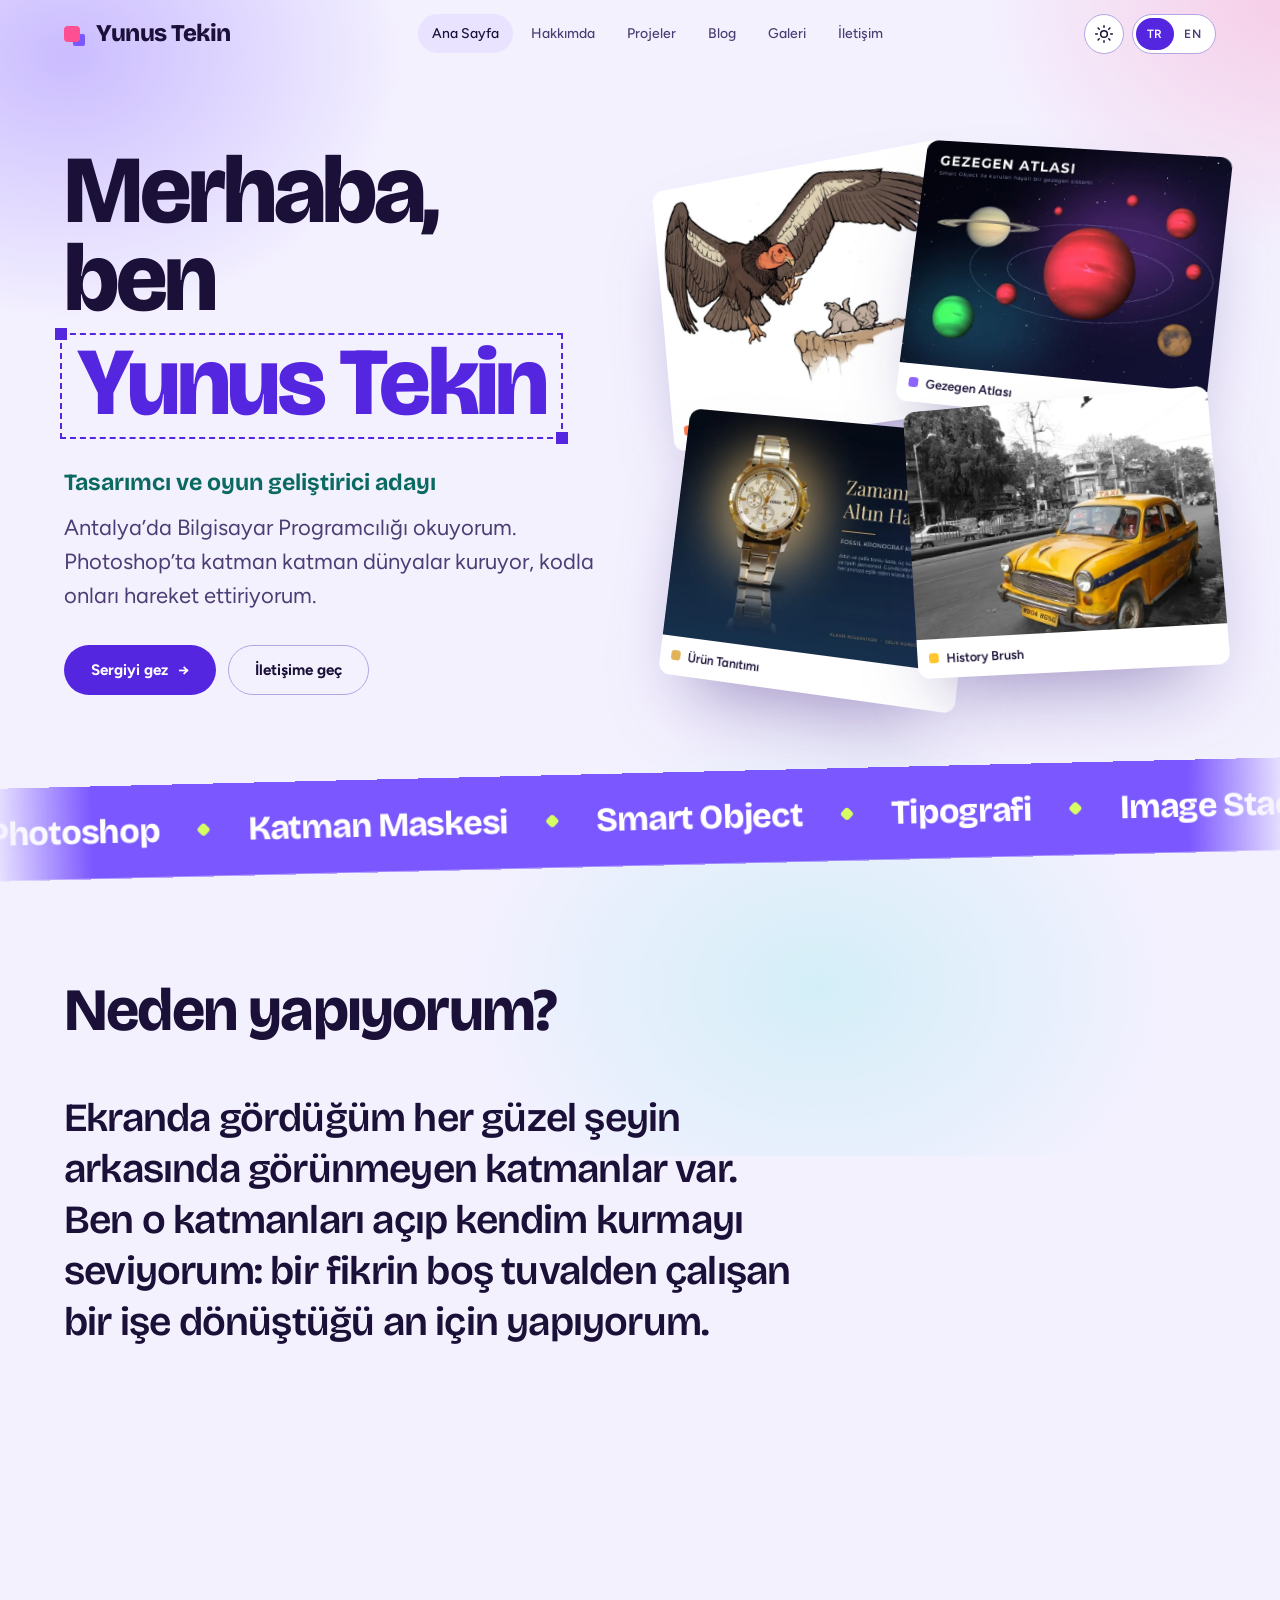
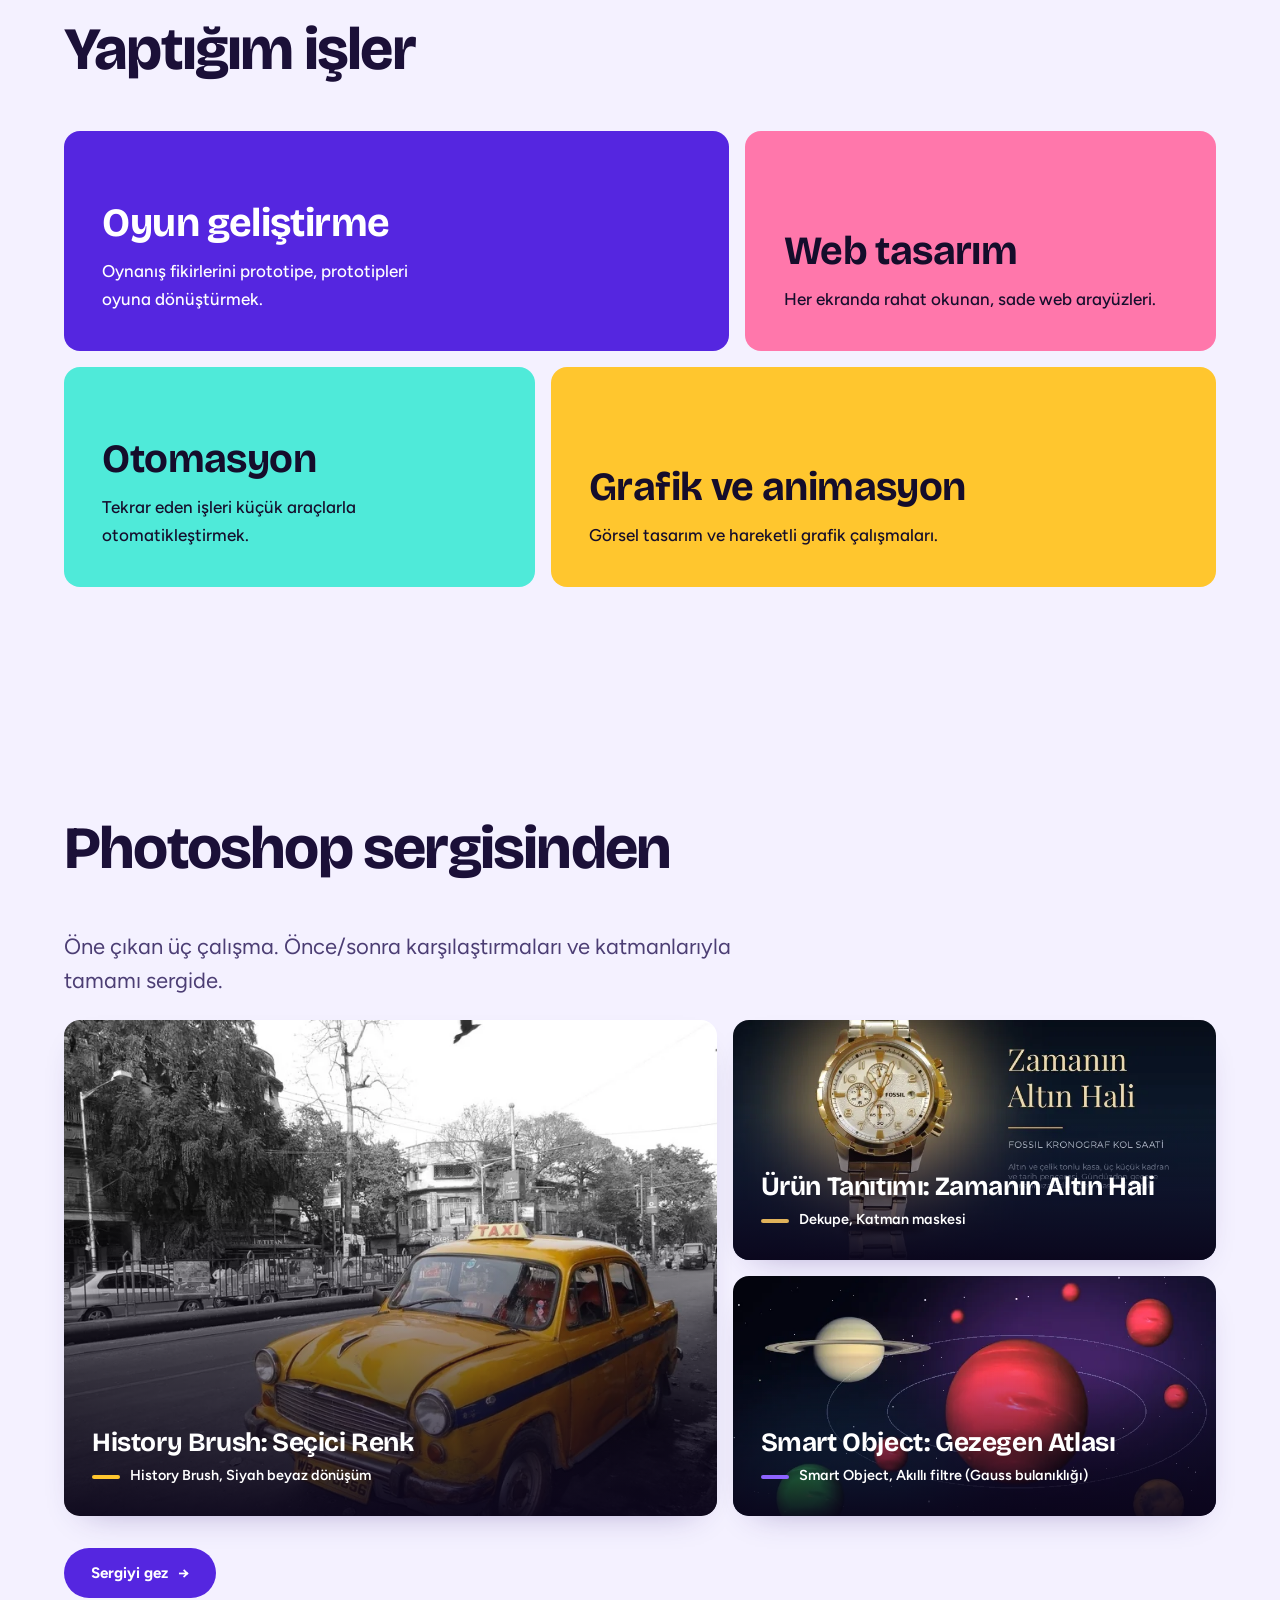
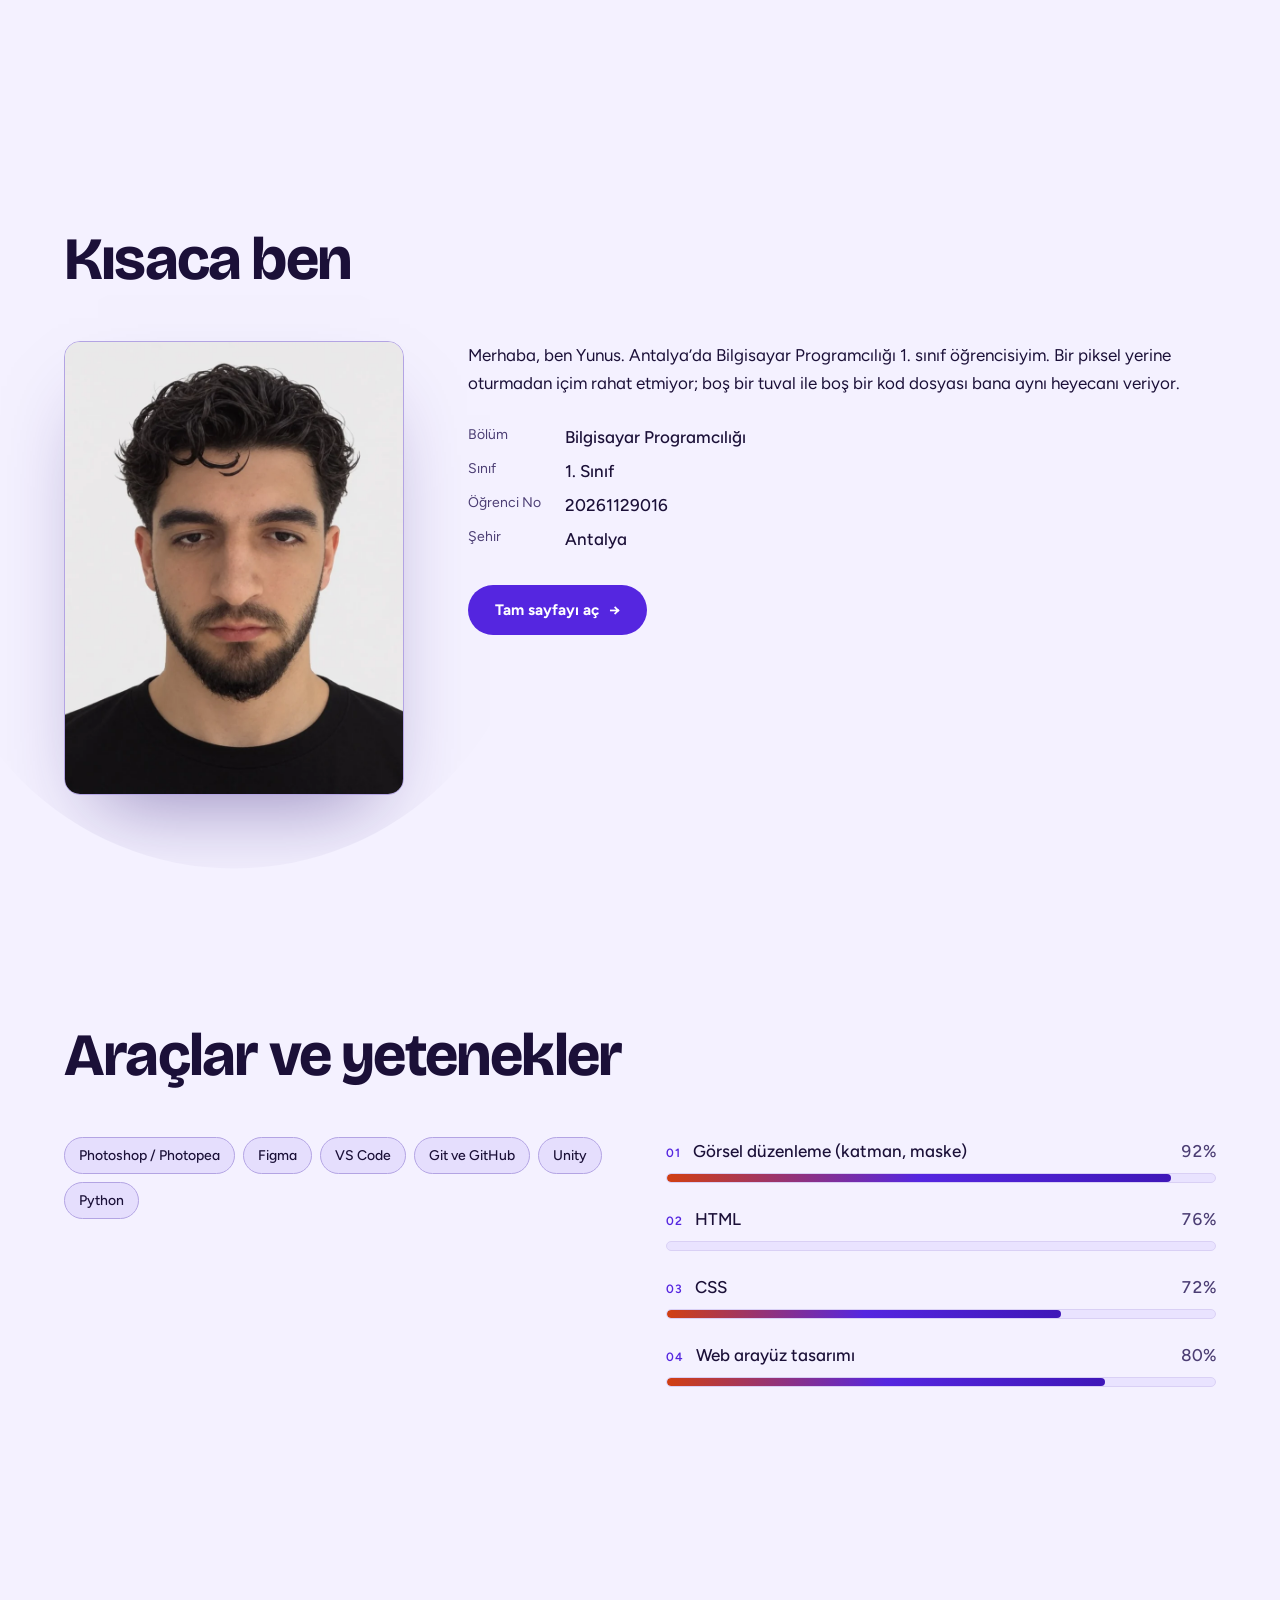
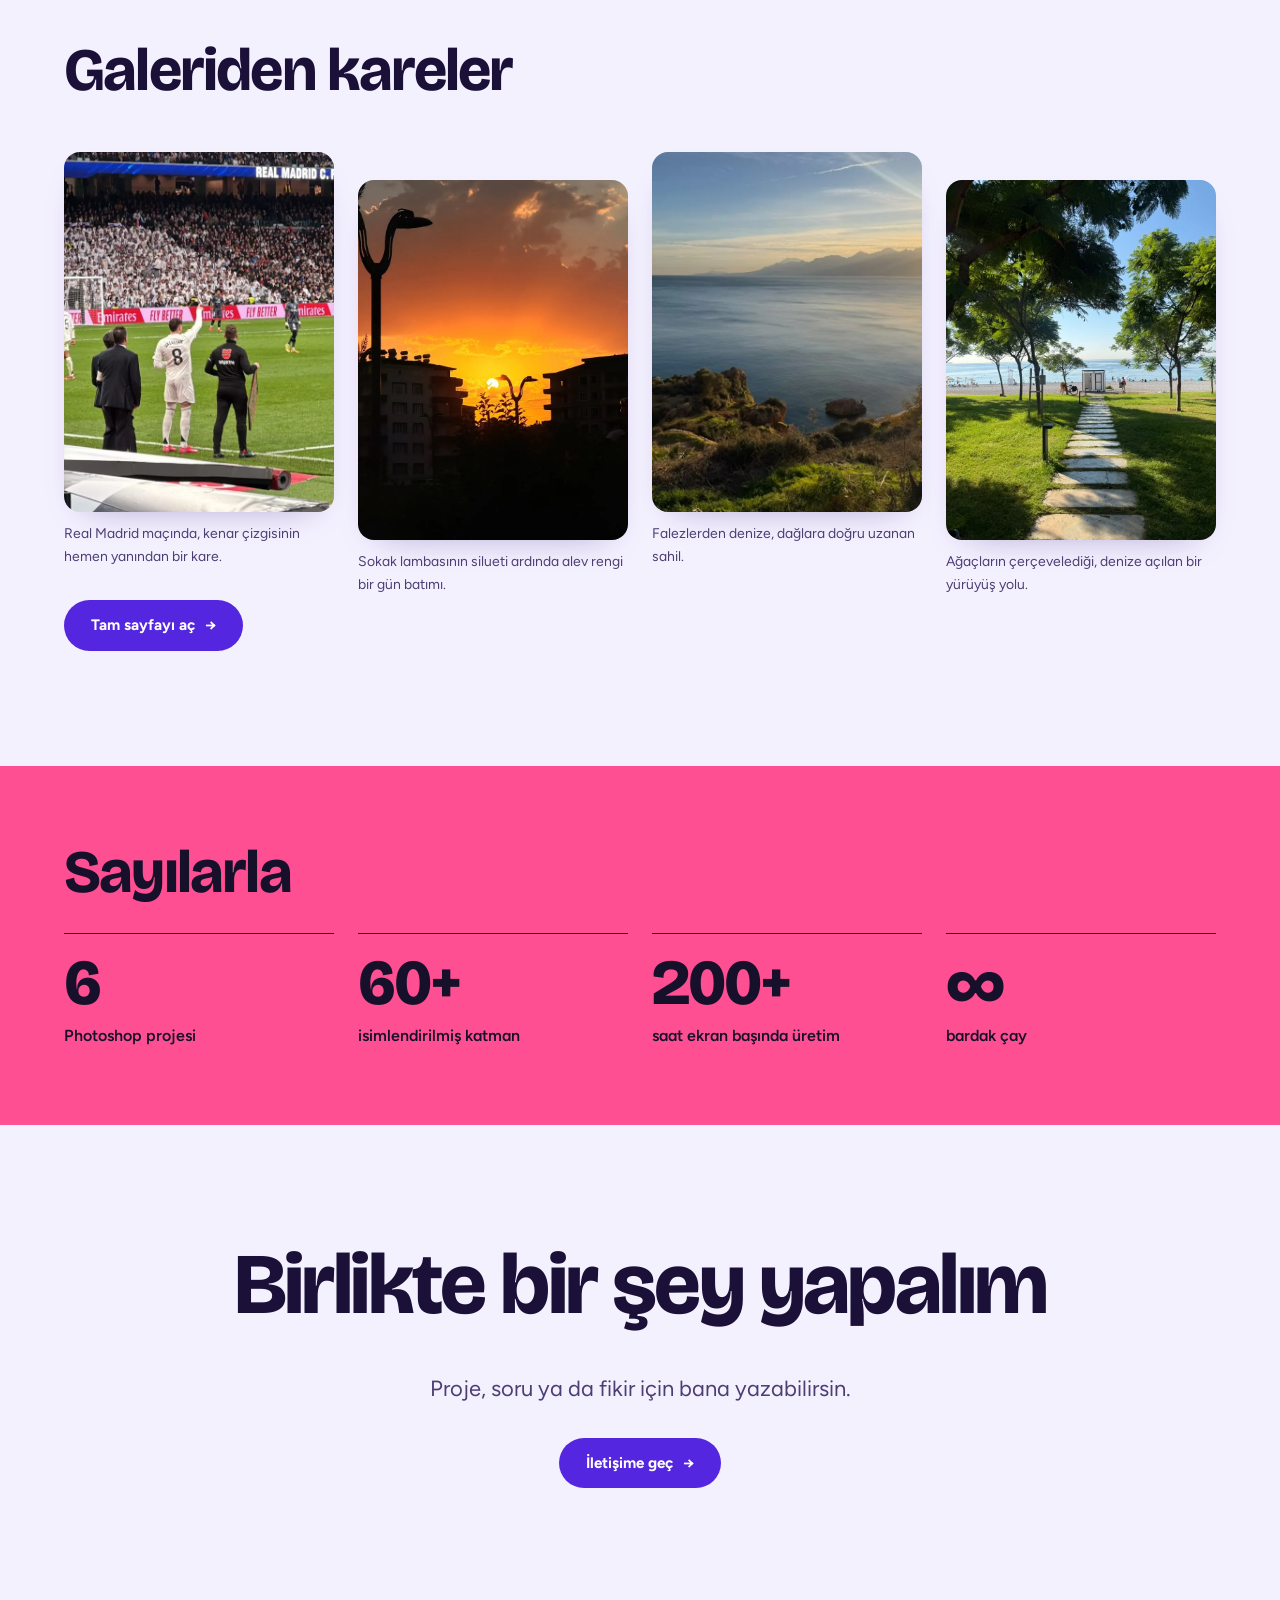
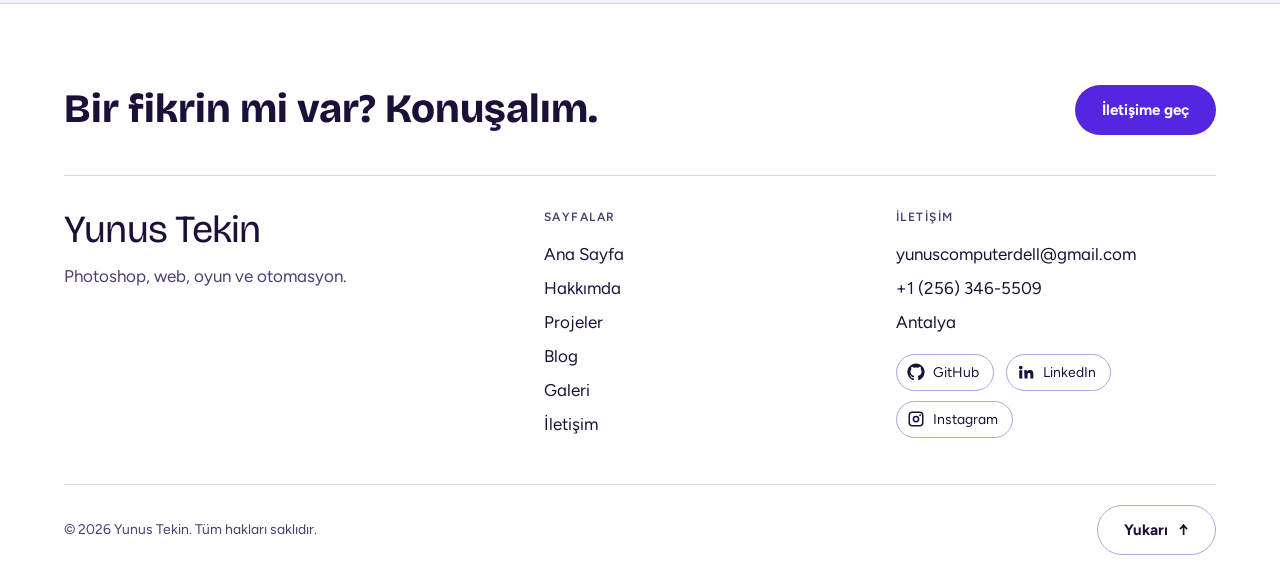
==== commit 80022b1c: "Yeni tasarım: Katmanlar teması, Photoshop sergisi, vesikalık ve öğrenci bilgileri" ====
--- a/site/index.html
+++ b/site/index.html
@@ -1,5 +1,5 @@
 <!DOCTYPE html>
-<html lang="tr" data-theme="dark" class="journey">
+<html lang="tr" data-theme="dark">
 <head>
 <meta charset="utf-8">
 <meta name="viewport" content="width=device-width, initial-scale=1">
@@ -12,7 +12,7 @@
 <meta property="og:url" content="https://teknyunus.github.io/">
 <meta property="og:image" content="https://teknyunus.github.io/img/og.jpg">
 <meta name="twitter:card" content="summary_large_image">
-<meta name="theme-color" content="#0e1522">
+<meta name="theme-color" content="#120a26">
 <meta name="author" content="Yunus Tekin">
 <link rel="icon" href="img/favicon.svg" type="image/svg+xml">
 <script type="application/ld+json">{"@context":"https://schema.org","@graph":[{"@type":"Person","@id":"https://teknyunus.github.io/#kisi","name":"Yunus Tekin","url":"https://teknyunus.github.io/","jobTitle":"Oyun geliştirici ve tasarımcı","knowsAbout":["Oyun geliştirme","Web tasarım","Otomasyon","Grafik animasyon"]},{"@type":"WebPage","url":"https://teknyunus.github.io/","name":"Yunus Tekin | Oyun, Web ve Animasyon Portfolyosu","description":"Kişisel portfolyo sitesi.","inLanguage":["tr","en"],"about":{"@id":"https://teknyunus.github.io/#kisi"}}]}</script>
@@ -20,15 +20,13 @@
 <script>(function(){var d=document.documentElement,S=(window.SITE_CONTENT||{}).settings||{};try{var t=localStorage.getItem('theme');if(t!=='light'&&t!=='dark')t=(S.defaultTheme==='light'||S.defaultTheme==='dark')?S.defaultTheme:(matchMedia('(prefers-color-scheme: light)').matches?'light':'dark');d.setAttribute('data-theme',t);var l=localStorage.getItem('lang');if(l!=='en'&&l!=='tr')l=S.defaultLang;if(l==='en')d.setAttribute('lang','en');}catch(e){}var a=S.accentOverride;if(a&&/^(#[0-9a-f]{3,8}|(rgb|hsl)a?\([0-9 ,.%\/]+\))$/i.test(a)){d.style.setProperty('--accent',a);d.style.setProperty('--accent-hot',a);d.style.setProperty('--accent-soft','color-mix(in srgb,'+a+' 14%,transparent)');}d.classList.add('js');})();</script>
 <link rel="preconnect" href="https://fonts.googleapis.com">
 <link rel="preconnect" href="https://fonts.gstatic.com" crossorigin>
-<link href="https://fonts.googleapis.com/css2?family=Fraunces:ital,opsz,wght,SOFT@0,9..144,400..600,0..100;1,9..144,400..600,0..100&amp;family=Inter:wght@400..700&amp;display=swap" rel="stylesheet">
+<link href="https://fonts.googleapis.com/css2?family=Bricolage+Grotesque:opsz,wght@12..96,500..800&amp;family=Figtree:wght@400..700&amp;display=swap" rel="stylesheet">
 <link rel="stylesheet" href="css/main.css">
 <link rel="stylesheet" href="css/pages.css">
-<link rel="stylesheet" href="css/journey.css">
 <link rel="stylesheet" href="css/extra.css">
-<link rel="stylesheet" href="css/fire.css">
-<link rel="stylesheet" href="css/cursor.css">
+<link rel="stylesheet" href="css/theme.css">
 </head>
-<body data-page="home" class="journey">
+<body data-page="home">
 <a class="skip-link" href="#main" data-i18n="ui.skip">İçeriğe geç</a>
 <header class="site-header">
   <div class="container site-header__inner">
@@ -37,7 +35,7 @@
       <ul class="nav__list"><li><a class="nav__link" href="index.html" aria-current="page" data-i18n="nav.home">Ana Sayfa</a></li><li><a class="nav__link" href="hakkimda.html" data-i18n="nav.about">Hakkımda</a></li><li><a class="nav__link" href="projeler.html" data-i18n="nav.projects">Projeler</a></li><li><a class="nav__link" href="blog.html" data-i18n="nav.blog">Blog</a></li><li><a class="nav__link" href="galeri.html" data-i18n="nav.gallery">Galeri</a></li><li><a class="nav__link" href="iletisim.html" data-i18n="nav.contact">İletişim</a></li></ul>
     </nav>
     <div class="controls">
-      <button type="button" class="icon-btn theme-toggle" aria-pressed="false" aria-label="Temayı değiştir (koyu/açık)" data-i18n-attr="aria-label:ui.theme"><svg class="icon-moon" viewBox="0 0 24 24" aria-hidden="true"><path d="M20 14.500A8.500 8.500 0 0 1 9.500 4a8.500 8.500 0 1 0 10.500 10.500z"/></svg><svg class="icon-flame" viewBox="0 0 24 24" aria-hidden="true"><path d="M12 2c1 4.5 6 6.5 6 12a6 6 0 0 1-12 0c0-3 1.7-4.5 2.6-6.7C10 8.700 11 9.500 11 11c1.500-2 2-5 1-9z"/></svg></button>
+      <button type="button" class="icon-btn theme-toggle" aria-pressed="false" aria-label="Temayı değiştir (koyu/açık)" data-i18n-attr="aria-label:ui.theme"><svg class="icon-moon" viewBox="0 0 24 24" aria-hidden="true"><path d="M20 14.500A8.500 8.500 0 0 1 9.500 4a8.500 8.500 0 1 0 10.500 10.500z"/></svg><svg class="icon-flame" viewBox="0 0 24 24" aria-hidden="true"><circle cx="12" cy="12" r="4"/><path d="M12 2v2M12 20v2M2 12h2M20 12h2M4.9 4.9l1.4 1.4M17.7 17.7l1.4 1.4M19.1 4.9l-1.4 1.4M6.3 17.7l-1.4 1.4"/></svg></button>
       <div class="lang-switch" role="group" aria-label="Dil seçimi" data-i18n-attr="aria-label:ui.lang">
         <button type="button" data-lang-set="tr" lang="tr" aria-pressed="true">TR</button>
         <button type="button" data-lang-set="en" lang="en" aria-pressed="false">EN</button>
@@ -47,68 +45,62 @@
   </div>
 </header>
 <main id="main" tabindex="-1">
-<section class="jsec jsec--hero hero" id="anasayfa" data-jsec aria-labelledby="h1">
-  <div class="container jsec__in">
-    <div data-parallax>
-      <p class="eyebrow hero__anim" style="--d:100"><span data-render="eyebrow"></span></p>
-      <h1 class="hero__anim" id="h1" style="--d:250" data-render="hero-title">Merhaba, ben <em>Yunus Tekin</em>.</h1>
-      <p class="lead hero__anim" style="--d:450" data-c="site.tagline"></p>
-      <div class="btn-row hero__anim" style="--d:600">
-        <a class="btn" href="projeler.html"><span data-i18n="home.cta1">Projelerime göz at</span> <span class="arrow" aria-hidden="true">&rarr;</span></a>
+<section class="stage-hero" aria-labelledby="h1">
+  <div class="container stage-hero__grid">
+    <div>
+      <h1 id="h1" data-render="hero-title">Merhaba, ben <em>Yunus Tekin</em></h1>
+      <p class="stage-hero__role" data-c="site.role"></p>
+      <p class="lead" data-c="site.tagline"></p>
+      <div class="btn-row">
+        <a class="btn" href="projeler.html"><span data-i18n="home.cta1">Sergiyi gez</span> <span class="arrow" aria-hidden="true">&rarr;</span></a>
         <a class="btn btn--ghost" href="iletisim.html" data-i18n="home.cta2">İletişime geç</a>
       </div>
     </div>
-    <p class="hero__scroll hero__anim" style="--d:900" data-i18n="home.scroll">Aşağı kaydır</p>
+    <div class="layers" data-render="hero-layers"></div>
   </div>
 </section>
-<section class="jsec" id="neden" data-jsec aria-labelledby="h-neden">
-  <div class="container jsec__in">
-    <h2 class="jsec__title" id="h-neden" data-i18n="home.whyH2">Neden yapıyorum?</h2>
+<div class="marquee band" data-render="ticker"></div>
+<section class="section manifest" aria-labelledby="h-why">
+  <div class="container">
+    <div class="section__head reveal"><h2 id="h-why" data-i18n="home.whyH2">Neden yapıyorum?</h2></div>
     <div data-render="why" class="reveal"></div>
   </div>
 </section>
-<section class="jsec" id="hakkimda" data-jsec aria-labelledby="h-hakkimda">
-  <div class="container jsec__in">
-    <h2 class="jsec__title" id="h-hakkimda" data-i18n="home.aboutH2">Kısaca ben</h2>
-    <div class="split split--top">
-      <figure class="portrait reveal" data-if="site.avatar"><div class="portrait__frame"><img src="img/portrait.svg" alt="" data-c-attr="src=site.avatar;alt=site.avatarAlt" width="600" height="800" loading="lazy" decoding="async"></div></figure>
-      <div class="reveal"><div data-render="bio" data-limit="1"></div><dl class="facts" data-render="facts"></dl></div>
-    </div>
-    <p class="jsec__more reveal"><a class="btn btn--ghost" href="hakkimda.html"><span data-i18n="j.open">Tam sayfayı aç</span> <span class="arrow" aria-hidden="true">&rarr;</span></a></p>
+<section class="section " aria-labelledby="h-works">
+  <div class="container">
+    <div class="section__head reveal"><h2 id="h-works" data-i18n="home.worksH2">Yaptığım işler</h2></div>
+    <ul data-render="works" class="blocks"></ul>
   </div>
 </section>
-<section class="jsec" id="isler" data-jsec aria-labelledby="h-isler">
-  <div class="container jsec__in">
-    <h2 class="jsec__title" id="h-isler" data-i18n="home.worksH2">Yaptığım işler</h2>
-    <ul data-render="works" class="cards-list"></ul>
-    <div class="two-col jsec__row">
-      <div class="reveal"><h3 data-i18n="home.toolsH2">Araçlar ve yetenekler</h3><ul data-render="tools" class="chips"></ul></div>
-      <div class="reveal"><h3 data-i18n="about.skH3a">Teknik yetenekler</h3><ol class="skill-list" data-render="skills-bars" data-limit="4"></ol></div>
+<section class="section " aria-labelledby="h-proj">
+  <div class="container">
+    <div class="section__head reveal"><h2 id="h-proj" data-i18n="home.projH2">Photoshop sergisinden</h2></div>
+    <p class="lead" data-i18n="home.projLead">Öne çıkan üç çalışma. Önce/sonra karşılaştırmaları ve katmanlarıyla tamamı sergide.</p><div class="mosaic" data-render="mosaic"></div><div class="btn-row"><a class="btn" href="projeler.html"><span data-i18n="home.expo">Sergiyi gez</span> <span class="arrow" aria-hidden="true">&rarr;</span></a></div>
+  </div>
+</section>
+<section class="section " aria-labelledby="h-about">
+  <div class="container">
+    <div class="section__head reveal"><h2 id="h-about" data-i18n="home.aboutH2">Kısaca ben</h2></div>
+    <div class="split split--top">
+      <figure class="portrait reveal" data-if="site.avatar"><div class="portrait__frame"><img src="img/photos/vesikalik.webp" alt="" data-c-attr="src=site.avatar;alt=site.avatarAlt" width="750" height="1000" loading="lazy" decoding="async"></div></figure>
+      <div class="reveal"><div data-render="bio" data-limit="1"></div><dl class="facts" data-render="facts"></dl><div class="btn-row"><a class="btn" href="hakkimda.html"><span data-i18n="j.open">Tam sayfayı aç</span> <span class="arrow" aria-hidden="true">&rarr;</span></a></div></div>
     </div>
   </div>
 </section>
-<section class="jsec" id="projeler" data-jsec aria-labelledby="h-projeler">
-  <div class="container jsec__in">
-    <h2 class="jsec__title" id="h-projeler" data-i18n="home.projH2">Projelerden örnekler</h2>
-    <p class="lead" data-i18n="home.projLead">Üç örnek çalışma. Tamamı projeler sayfasında.</p>
-    <div class="grid grid--3" data-stagger data-render="projects" data-variant="home" data-featured data-limit="3"></div>
-    <p class="jsec__more reveal"><a class="btn btn--ghost" href="projeler.html"><span data-i18n="j.open">Tam sayfayı aç</span> <span class="arrow" aria-hidden="true">&rarr;</span></a></p>
+<section class="section " aria-labelledby="h-tools">
+  <div class="container">
+    <div class="section__head reveal"><h2 id="h-tools" data-i18n="home.toolsH2">Araçlar ve yetenekler</h2></div>
+    <div class="two-col"><div><ul data-render="tools" class="chips"></ul></div><ol class="skill-list" data-render="skills-bars" data-limit="4"></ol></div>
   </div>
 </section>
-<section class="jsec" id="galeri" data-jsec aria-labelledby="h-galeri">
-  <div class="container jsec__in">
-    <h2 class="jsec__title" id="h-galeri" data-i18n="home.galH2">Galeriden kareler</h2>
-    <div class="gallery gallery--home" data-stagger data-render="gallery" data-limit="4"></div>
-    <p class="jsec__more reveal"><a class="btn btn--ghost" href="galeri.html"><span data-i18n="j.open">Tam sayfayı aç</span> <span class="arrow" aria-hidden="true">&rarr;</span></a></p>
+<section class="section " aria-labelledby="h-gal">
+  <div class="container">
+    <div class="section__head reveal"><h2 id="h-gal" data-i18n="home.galH2">Galeriden kareler</h2></div>
+    <div class="gallery gallery--home" data-stagger data-render="gallery" data-limit="4"></div><div class="btn-row"><a class="btn" href="galeri.html"><span data-i18n="j.open">Tam sayfayı aç</span> <span class="arrow" aria-hidden="true">&rarr;</span></a></div>
   </div>
 </section>
-<section class="jsec" id="iletisim" data-jsec aria-labelledby="h-iletisim">
-  <div class="container jsec__in">
-    <h2 class="jsec__title" id="h-iletisim" data-i18n="home.statsH2">Sayılarla</h2>
-    <dl class="stats" data-render="stats"></dl>
-    <div class="panel jsec__row"><h2 data-i18n="home.ctaH2">Birlikte bir şey yapalım</h2><p data-i18n="home.ctaP">Proje, soru ya da fikir için bana yazabilirsin.</p><p class="jsec__more reveal"><a class="btn btn--ghost" href="iletisim.html"><span data-i18n="cta.btn">İletişime geç</span> <span class="arrow" aria-hidden="true">&rarr;</span></a></p></div>
-  </div>
-</section>
+<section class="numbers" aria-labelledby="h-num"><div class="container"><h2 id="h-num" data-i18n="home.statsH2">Sayılarla</h2><dl class="stats" data-render="stats"></dl></div></section>
+<section class="section cta-big" aria-labelledby="h-cta"><div class="container"><h2 id="h-cta" data-i18n="home.ctaH2">Birlikte bir şey yapalım</h2><p class="lead" data-i18n="home.ctaP">Proje, soru ya da fikir için bana yazabilirsin.</p><div class="btn-row"><a class="btn" href="iletisim.html"><span data-i18n="cta.btn">İletişime geç</span> <span class="arrow" aria-hidden="true">&rarr;</span></a></div></div></section>
 </main>
 <footer class="site-footer">
   <div class="container">
@@ -116,7 +108,7 @@
     <div class="footer__grid">
       <div>
         <p class="footer__big" data-c="site.name">Yunus Tekin</p>
-        <p class="muted" data-i18n="foot.sub">Oyun, web, otomasyon ve grafik animasyon.</p>
+        <p class="muted" data-i18n="foot.sub">Photoshop, web, oyun ve otomasyon.</p>
       </div>
       <nav aria-label="Alt menü" data-i18n-attr="aria-label:ui.footNav">
         <p class="footer__label" data-i18n="foot.pages">Sayfalar</p>
@@ -137,9 +129,9 @@
 <script src="js/i18n.js" defer></script>
 <script src="js/render.js" defer></script>
 <script src="js/extra.js" defer></script>
+<script src="js/showcase.js" defer></script>
 <script src="js/theme.js" defer></script>
 <script src="js/main.js" defer></script>
-<script src="js/fire.js" defer></script>
-<script src="js/cursor.js" defer></script>
+
 </body>
 </html>
--- a/site/css/extra.css
+++ b/site/css/extra.css
@@ -58,8 +58,6 @@
 
 /* ---------- mobil ---------- */
 @media (max-width: 700px) {
-  /* ates icerigi kapatmasin: kucult ve soluklastir */
-  #campfire, html.journey #campfire { opacity: .28; }
   [data-render="photos"] .gallery, .gallery--home { grid-template-columns: repeat(2, minmax(0, 1fr)); gap: 12px; }
   .chip--btn, .copy-btn, .lang-switch button { min-height: 40px; }
   .footer__list a { display: inline-block; padding-block: 6px; }
--- a/site/css/theme.css
+++ b/site/css/theme.css
@@ -0,0 +1,213 @@
+/* theme.css - "Katmanlar": dijital sergi temasi. main.css tokenlarini ezer, en son yuklenir. */
+:root {
+  --bg: #120a26; --bg-warm: #1c1040;
+  --surface: #1d1238; --surface-2: #291a4d;
+  --border: #35255f; --border-strong: #55408c;
+  --fg: #f6f2ff; --fg-muted: #c3b6ea; --text-faint: #a596d4;
+  --accent: #c9ff3b; --accent-hot: #ddff82; --accent-soft: rgba(201, 255, 59, .11); --on-accent: #17102b; --focus: #e4ff9c;
+  --pink: #ff4f93; --violet: #7b57ff; --cyan: #2fe3d0; --sun: #ffc62e;
+  --header-bg: rgba(18, 10, 38, .86);
+  --sh-1: 0 14px 34px -20px rgba(3, 0, 14, .8);
+  --sh-2: 0 40px 80px -30px rgba(3, 0, 14, .85);
+  --sh-glow: 0 24px 50px -22px rgba(123, 87, 255, .75);
+  --mesh: none;
+  --font-display: "Bricolage Grotesque", "Segoe UI", sans-serif;
+  --font-body: "Figtree", system-ui, "Segoe UI", sans-serif;
+  --fs-hero: clamp(3.4rem, 9vw + .4rem, 6rem);
+  --fs-h1: clamp(2.7rem, 6vw + .8rem, 5.5rem);
+  --fs-h2: clamp(2rem, 3.6vw + 1rem, 3.75rem);
+  --section-y: clamp(64px, 9vw, 128px);
+  --r-sm: 8px; --r-md: 12px; --r-lg: 16px; --r-xl: 16px;
+}
+:root[data-theme="light"] {
+  --bg: #f4f1ff; --bg-warm: #e9e2ff;
+  --surface: #ffffff; --surface-2: #e9e3ff;
+  --border: #d9d0f5; --border-strong: #b3a4e3;
+  --fg: #1b1038; --fg-muted: #4c3e74; --text-faint: #655890;
+  --accent: #5526e0; --accent-hot: #3f17b8; --accent-soft: rgba(85, 38, 224, .09); --on-accent: #ffffff; --focus: #3f17b8;
+  --header-bg: rgba(244, 241, 255, .88);
+  --sh-1: 0 14px 34px -22px rgba(52, 28, 120, .45);
+  --sh-2: 0 40px 80px -34px rgba(52, 28, 120, .5);
+  --sh-glow: 0 24px 50px -24px rgba(85, 38, 224, .6);
+  --mesh: none;
+}
+
+body { font-size: 1.0625rem; }
+/* yavas hareket eden renk isiklari */
+body::before {
+  inset: -20vmax; background:
+    radial-gradient(38vmax 30vmax at 18% 22%, rgba(123, 87, 255, .34), transparent 70%),
+    radial-gradient(34vmax 28vmax at 86% 18%, rgba(255, 79, 147, .22), transparent 70%),
+    radial-gradient(40vmax 30vmax at 60% 88%, rgba(47, 227, 208, .16), transparent 70%);
+  animation: aurora 24s ease-in-out infinite alternate; will-change: transform;
+}
+@keyframes aurora { from { transform: translate3d(-4vmax, -2vmax, 0) scale(1); } to { transform: translate3d(5vmax, 3vmax, 0) scale(1.12); } }
+
+h1, h2, h3, h4, h5, h6, .footer__big, .brand { font-family: var(--font-display); font-variation-settings: normal; }
+h1 { font-weight: 800; letter-spacing: -.035em; line-height: .98; }
+h2 { font-weight: 750; letter-spacing: -.03em; line-height: 1.02; }
+h3 { font-weight: 700; letter-spacing: -.015em; }
+h1 em, h2 em { font-style: normal; color: var(--pink); }
+:root[data-theme="light"] h1 em, :root[data-theme="light"] h2 em { color: #c8135f; }
+::selection { background: var(--pink); color: #17102b; }
+input, textarea { caret-color: var(--accent); }
+
+.brand { font-weight: 800; }
+.brand__dot { width: 16px; height: 16px; border-radius: 4px; background: var(--pink); box-shadow: 7px 6px 0 -2px var(--violet); margin-right: 6px; }
+.nav__link[aria-current="page"] { background: var(--surface-2); }
+.nav__link[aria-current="page"]::after { display: none; }
+.btn { font-size: .95rem; font-weight: 700; padding: 15px 26px; }
+.panel { background: var(--surface); }
+.card { background: var(--surface); }
+.page-hero h1 { max-width: 14ch; }
+
+/* ---------- Ana sayfa girisi ---------- */
+.stage-hero { padding-block: clamp(36px, 6vw, 84px) clamp(40px, 6vw, 88px); }
+.stage-hero__grid { display: grid; grid-template-columns: minmax(0, 1fr) minmax(0, 1.05fr); gap: clamp(24px, 4vw, 56px); align-items: center; }
+.stage-hero h1 { font-size: var(--fs-hero); line-height: .92; margin-bottom: 28px; }
+/* Photoshop secim kutusu: adin etrafinda tutamaclar */
+.stage-hero h1 em { display: inline-block; position: relative; margin-top: .14em; padding: .02em .14em .08em; color: var(--fg); outline: 2px dashed var(--accent); outline-offset: 2px; }
+:root[data-theme="light"] .stage-hero h1 em { color: var(--accent); }
+.stage-hero h1 em::before, .stage-hero h1 em::after { content: ""; position: absolute; width: 12px; height: 12px; background: var(--accent); }
+.stage-hero h1 em::before { left: -9px; top: -9px; }
+.stage-hero h1 em::after { right: -9px; bottom: -9px; }
+.stage-hero__role { font-family: var(--font-display); font-weight: 700; font-size: clamp(1.05rem, 1vw + .8rem, 1.45rem); color: var(--cyan); margin-bottom: 10px; }
+:root[data-theme="light"] .stage-hero__role { color: #0a6a61; }
+
+.layers { position: relative; aspect-ratio: 1 / .98; perspective: 1400px; --mx: 0; --my: 0; }
+.layers__item {
+  position: absolute; width: 55%; margin: 0; border-radius: var(--r-md); overflow: hidden; background: var(--surface); box-shadow: var(--sh-2);
+  --d: 1; text-decoration: none; color: var(--fg);
+  transform: translate3d(calc(var(--mx) * var(--d) * 22px), calc(var(--my) * var(--d) * 18px), 0) rotateY(calc(-13deg + var(--mx) * 7deg)) rotateX(calc(6deg - var(--my) * 6deg)) rotate(var(--r));
+  transition: transform 500ms var(--ease-out), box-shadow 300ms;
+  animation: layer-in 1100ms var(--ease-out) backwards; animation-delay: calc(var(--n) * 150ms);
+}
+.layers__item img { width: 100%; aspect-ratio: 4 / 3; object-fit: cover; }
+.layers__item span { display: flex; align-items: center; gap: 8px; padding: 9px 12px; font-size: .8rem; font-weight: 600; background: var(--surface); }
+.layers__item span::before { content: ""; width: 10px; height: 10px; border-radius: 3px; background: var(--c); flex: none; }
+.layers__item:hover, .layers__item:focus-visible { z-index: 9 !important; box-shadow: var(--sh-glow), var(--sh-2); transform: rotate(0) scale(1.06); }
+.layers__item:nth-child(1) { left: 0; top: 3%; --r: -8deg; --d: .4; z-index: 1; }
+.layers__item:nth-child(2) { right: 0; top: 0; --r: 6deg; --d: .7; z-index: 2; }
+.layers__item:nth-child(3) { left: 2%; bottom: 1%; --r: 5deg; --d: 1; z-index: 3; }
+.layers__item:nth-child(4) { right: 0; bottom: 5%; --r: -5deg; --d: 1.5; z-index: 4; }
+@keyframes layer-in { from { opacity: 0; transform: translate3d(0, 70px, 0) scale(.86) rotate(0); } }
+
+/* arac seridi */
+.band { background: var(--violet); color: #fff; padding-block: 18px; transform: rotate(-1.4deg) scale(1.02); }
+.band .marquee__group li { color: #fff; font-family: var(--font-display); font-weight: 750; font-size: clamp(1.3rem, 2.6vw, 2.2rem); white-space: nowrap; }
+.band .marquee__group li::after { background: var(--accent); border-radius: 3px; transform: rotate(45deg); }
+:root[data-theme="light"] .band .marquee__group li::after { background: #d6ff63; }
+
+.manifest .lead { font-family: var(--font-display); font-weight: 600; font-size: clamp(1.4rem, 2.2vw + .8rem, 2.5rem); line-height: 1.28; letter-spacing: -.02em; color: var(--fg); max-width: 28ch; }
+
+/* yaptigim isler: duz renk bloklari */
+.blocks { list-style: none; padding: 0; margin: 0; display: grid; grid-template-columns: repeat(12, minmax(0, 1fr)); gap: 16px; }
+.blocks > li { margin: 0; border: 0; box-shadow: none; border-radius: var(--r-lg); padding: clamp(22px, 3vw, 40px); min-height: 220px; display: flex; flex-direction: column; justify-content: flex-end; color: #150d2b; }
+.blocks > li h3 { font-size: clamp(1.6rem, 2vw + 1rem, 2.5rem); margin-bottom: .25em; }
+.blocks > li p { margin: 0; font-weight: 500; max-width: 38ch; }
+.blocks > li:nth-child(1) { grid-column: span 7; background: var(--accent); color: var(--on-accent); }
+.blocks > li:nth-child(2) { grid-column: span 5; background: #ff77ab; }
+.blocks > li:nth-child(3) { grid-column: span 5; background: #4fead9; }
+.blocks > li:nth-child(4) { grid-column: span 7; background: var(--sun); }
+
+/* ana sayfa proje mozaigi */
+.mosaic { display: grid; grid-template-columns: 1.35fr 1fr; grid-template-rows: auto auto; gap: 16px; }
+.tile { position: relative; display: block; overflow: hidden; border-radius: var(--r-lg); min-height: 240px; color: #fff; text-decoration: none; box-shadow: var(--sh-1); }
+.tile:first-child { grid-row: span 2; min-height: 496px; }
+.tile img { position: absolute; inset: 0; width: 100%; height: 100%; object-fit: cover; transition: transform 800ms var(--ease-out); }
+.tile::after { content: ""; position: absolute; inset: 0; background: linear-gradient(to top, rgba(10, 4, 26, .92) 0%, rgba(10, 4, 26, .45) 34%, transparent 62%); }
+.tile:hover { color: #fff; }
+.tile:hover img { transform: scale(1.07); }
+.tile div { position: absolute; z-index: 1; left: 0; right: 0; bottom: 0; padding: clamp(16px, 2.4vw, 28px); }
+.tile h3 { margin: 0 0 6px; text-wrap: balance; }
+.tile p { margin: 0; font-size: .9rem; font-weight: 600; color: #fff; }
+.tile p::before { content: ""; display: inline-block; width: 28px; height: 4px; border-radius: 2px; background: var(--c); margin-right: 10px; vertical-align: middle; }
+
+.numbers { background: var(--pink); color: #17102b; padding-block: clamp(44px, 6vw, 76px); }
+.numbers h2 { color: #17102b; }
+.numbers .stats { margin: 0; }
+.numbers .stat dt { color: #17102b; font-weight: 600; font-size: 1rem; }
+.numbers .stat dd { color: #17102b; font-family: var(--font-display); font-weight: 800; }
+.numbers .stat::before { background: #17102b; }
+
+.cta-big { text-align: center; }
+.cta-big h2 { font-size: clamp(2.4rem, 6vw + .6rem, 5.5rem); }
+.cta-big p { margin-inline: auto; }
+.cta-big .btn-row { justify-content: center; }
+
+/* ---------- Projeler: sergi ---------- */
+.reel { list-style: none; padding: 4px 0 14px; margin: 0; display: grid; grid-auto-flow: column; grid-auto-columns: minmax(150px, 1fr); gap: 12px; overflow-x: auto; scroll-snap-type: x mandatory; }
+.reel li { margin: 0; scroll-snap-align: start; }
+.reel a { display: block; color: var(--fg); text-decoration: none; font-size: .85rem; font-weight: 600; line-height: 1.3; }
+.reel img { width: 100%; aspect-ratio: 4 / 3; object-fit: cover; border-radius: var(--r-md); margin-bottom: 8px; border-bottom: 5px solid var(--c); transition: transform 300ms var(--ease-out); }
+.reel a:hover img { transform: translateY(-5px); }
+
+.exhibit {
+  display: grid; grid-template-columns: minmax(0, .72fr) minmax(0, 1.28fr); gap: clamp(20px, 3.5vw, 48px); align-items: start;
+  padding: clamp(18px, 3.2vw, 44px); border-radius: var(--r-lg); margin-bottom: clamp(28px, 5vw, 64px); scroll-margin-top: 90px;
+  background: radial-gradient(120% 100% at 100% 0%, color-mix(in srgb, var(--c) 30%, transparent), transparent 65%), var(--surface);
+}
+.exhibit:nth-child(even) { grid-template-columns: minmax(0, 1.28fr) minmax(0, .72fr); }
+.exhibit:nth-child(even) .exhibit__info { order: 2; }
+.exhibit__info h3 { font-size: clamp(1.7rem, 2vw + 1rem, 2.6rem); line-height: 1.05; }
+.exhibit__info h3::before { content: ""; display: block; width: 56px; height: 10px; border-radius: 3px; background: var(--c); margin-bottom: 18px; }
+.exhibit__info p { color: var(--fg-muted); }
+
+.viewer { min-width: 0; }
+.viewer__screen {
+  position: relative; aspect-ratio: 4 / 3; border-radius: var(--r-md); overflow: hidden; box-shadow: var(--sh-2);
+  /* saydamlik damasi: gorsel duzenleyici tuvali */
+  background: conic-gradient(#cfcbdc 25%, #f1eff8 0 50%, #cfcbdc 0 75%, #f1eff8 0) 0 0 / 20px 20px;
+}
+.viewer__screen > a, .viewer__screen > a img { display: block; width: 100%; height: 100%; }
+.viewer__screen > a img { object-fit: contain; animation: swap 450ms var(--ease-out); }
+.viewer__screen--scroll { overflow-y: auto; overscroll-behavior: contain; background: #0b0718; }
+.viewer__screen--scroll > a, .viewer__screen--scroll > a img { height: auto; }
+.viewer__screen--dark { background: #3f3f46; }
+@keyframes swap { from { opacity: 0; transform: scale(1.04); } }
+.viewer .compare { max-width: none; border: 0; border-radius: 0; height: 100%; }
+.compare__line { width: 3px; background: #fff; box-shadow: 0 0 12px rgba(0, 0, 0, .6); }
+.compare__line::after { content: ""; position: absolute; top: 50%; left: 50%; width: 38px; height: 38px; translate: -50% -50%; border-radius: 50%; background: #fff; box-shadow: 0 6px 18px rgba(0, 0, 0, .4); }
+.compare__line::before { content: ""; position: absolute; z-index: 1; top: 50%; left: 50%; width: 10px; height: 10px; translate: -50% -50%; rotate: 45deg; background: #17102b; border-radius: 2px; }
+.compare__tag { position: absolute; bottom: 12px; padding: 4px 12px; border-radius: 99px; background: rgba(12, 6, 30, .82); color: #fff; font-size: .78rem; font-weight: 700; pointer-events: none; }
+.compare__tag--a { left: 12px; } .compare__tag--b { right: 12px; }
+.viewer__caption { display: flex; flex-wrap: wrap; justify-content: space-between; gap: 6px 16px; margin: 14px 0 10px; font-size: .9rem; color: var(--fg-muted); }
+.viewer__caption strong { color: var(--fg); }
+.viewer__strip { display: flex; gap: 10px; overflow-x: auto; padding: 4px 3px 10px; }
+.viewer__thumb { flex: none; width: 86px; padding: 0; border: 2px solid transparent; border-radius: var(--r-sm); background: var(--surface-2); cursor: pointer; overflow: hidden; transition: transform 250ms var(--ease-out), border-color 200ms; }
+.viewer__thumb img { width: 100%; height: 62px; object-fit: cover; object-position: top; }
+.viewer__thumb:hover { transform: translateY(-3px); }
+.viewer__thumb[aria-pressed="true"] { border-color: var(--accent); }
+
+.deck__card { background: var(--surface); }
+
+/* galeri */
+[data-render="photos"] .shot a, .gallery--home .shot a { border: 0; box-shadow: var(--sh-1); }
+.gallery--home .shot:nth-child(even) { translate: 0 28px; }
+
+.footer__cta p { font-weight: 750; font-size: clamp(1.5rem, 2.4vw + .6rem, 2.6rem); }
+.site-footer { background: var(--surface); }
+.lightbox::backdrop { background: rgba(10, 4, 26, .93); }
+.lightbox__img { background: #1d1238; }
+
+@media (max-width: 900px) {
+  .stage-hero__grid { grid-template-columns: 1fr; }
+  .layers { max-width: 560px; width: 100%; margin-inline: auto; }
+  .exhibit, .exhibit:nth-child(even) { grid-template-columns: 1fr; }
+  .exhibit:nth-child(even) .exhibit__info { order: 0; }
+  .blocks > li:nth-child(n) { grid-column: 1 / -1; min-height: 170px; }
+  .mosaic { grid-template-columns: 1fr; }
+  .tile, .tile:first-child { grid-row: auto; min-height: 0; aspect-ratio: 4 / 3; }
+}
+@media (max-width: 700px) {
+  .exhibit { padding: 16px; margin-inline: calc(var(--gutter) * -.5); }
+  .viewer__thumb { width: 76px; }
+  .viewer__thumb img { height: 56px; }
+  .gallery--home .shot:nth-child(even) { translate: 0 18px; }
+  .reel { grid-auto-columns: 42%; }
+  .layers__item span { font-size: .68rem; padding: 6px 8px; }
+}
+@media (prefers-reduced-motion: reduce) { body::before, .layers__item { animation: none; } }
+
+/* egik serit sayfayi yana tasirmasin */
+body[data-page="home"] main { overflow-x: clip; }
